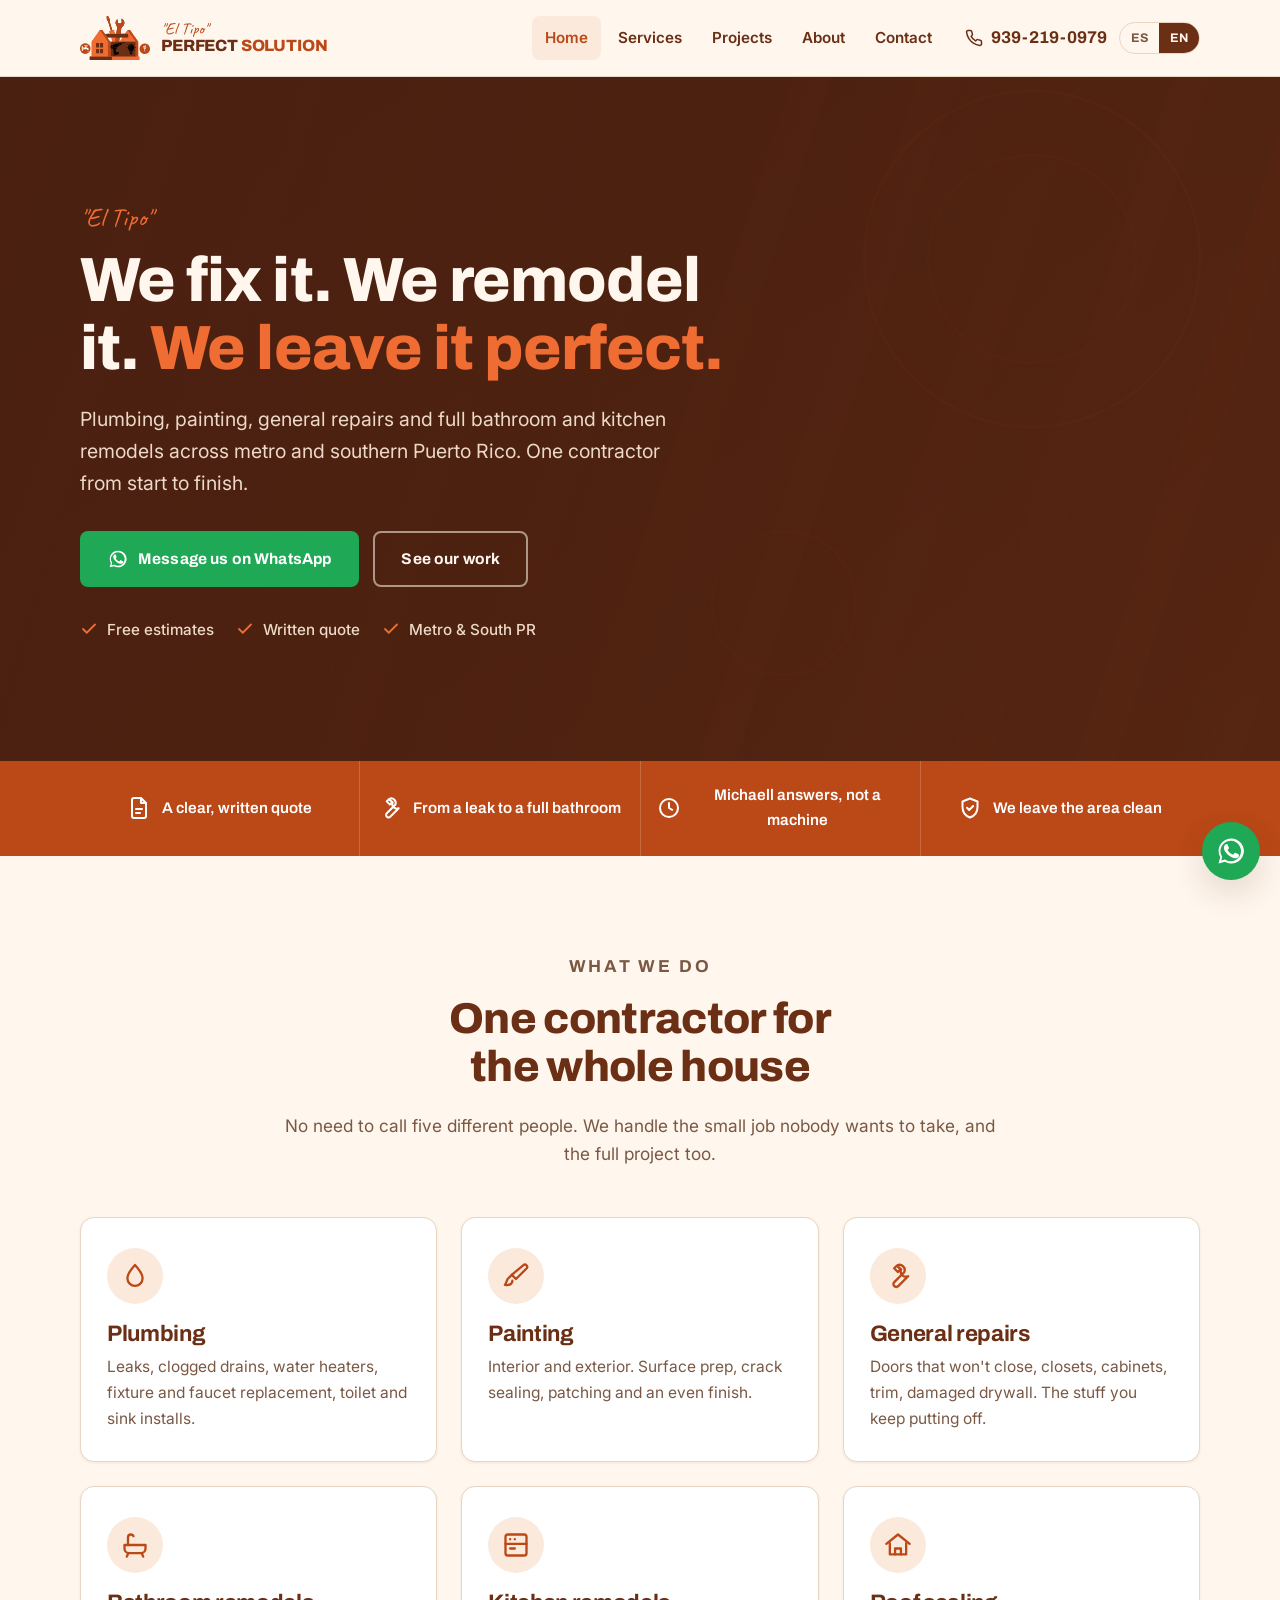
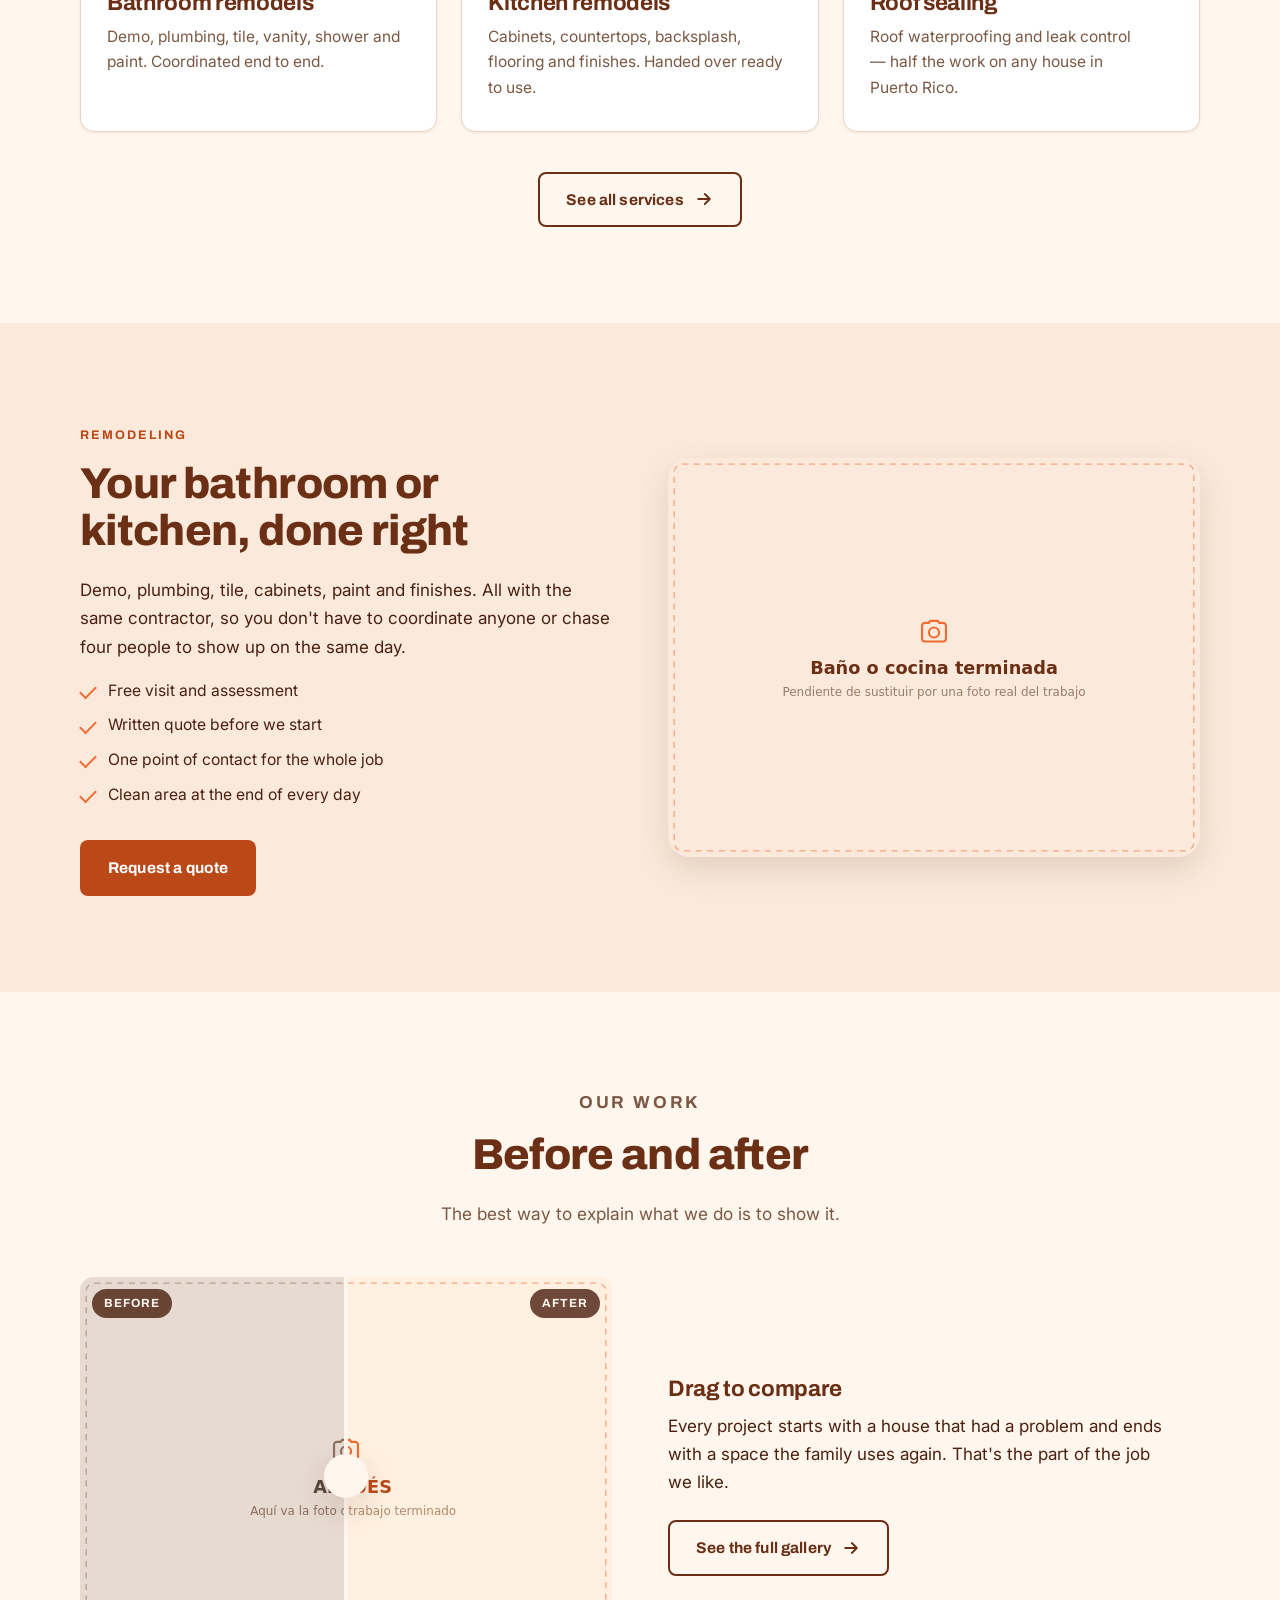
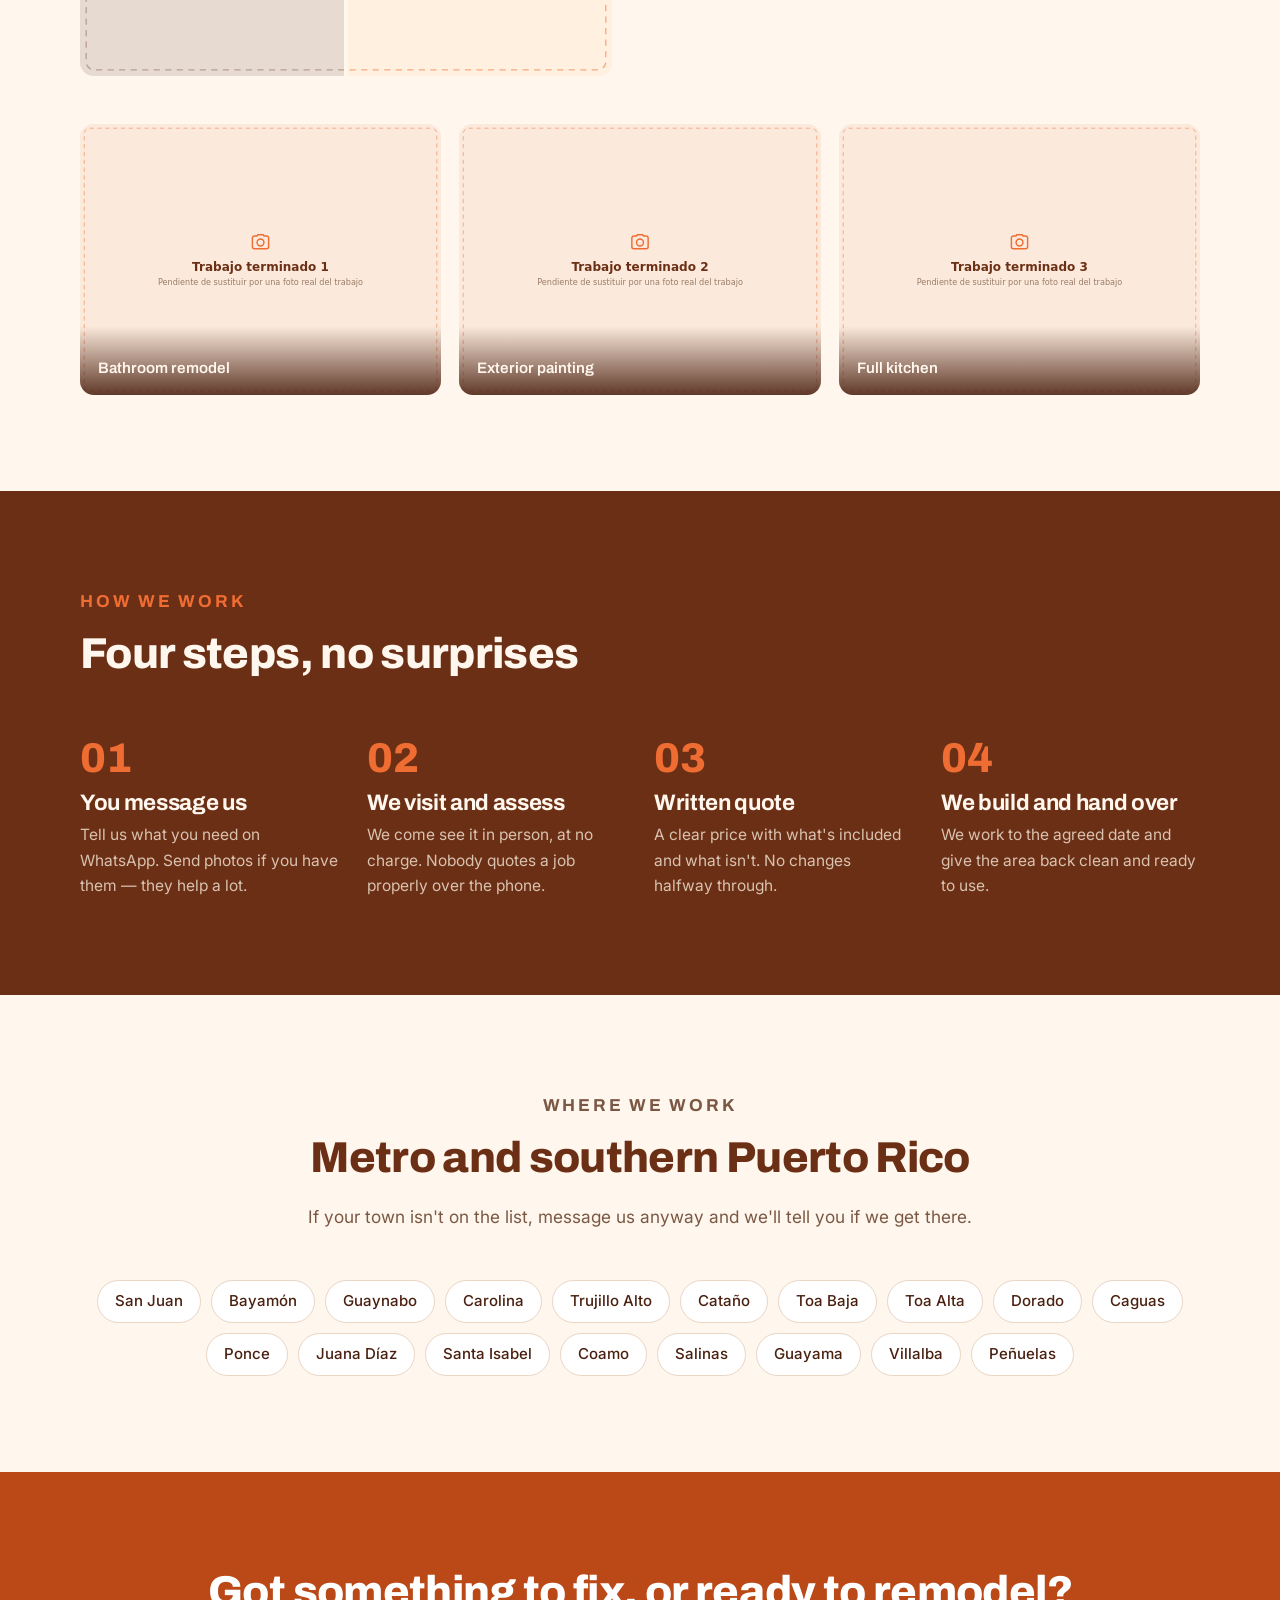
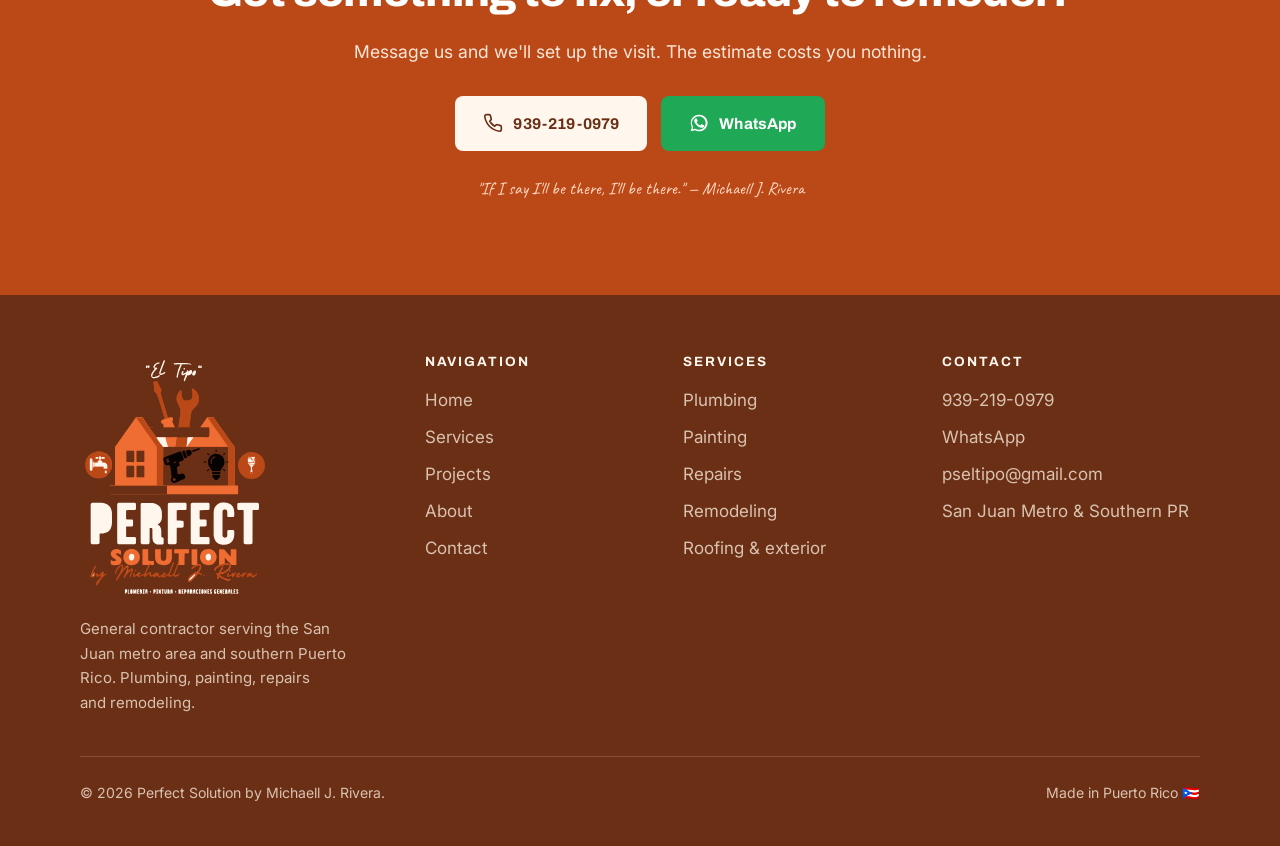
==== en/index.html @ 65f812d4 "Sitio web de Perfect Solution Sitio estatico bilingue (ES/EN) para el contratista Perfect Solution b" ====
<!doctype html>
<html lang="en">
<head>
<meta charset="utf-8">
<meta name="viewport" content="width=device-width, initial-scale=1">
<title>Perfect Solution | General Contractor, Plumbing & Remodeling in Puerto Rico</title>
<meta name="description" content="General contractor serving the San Juan metro area and southern Puerto Rico. Plumbing, painting, general repairs and full bathroom and kitchen remodeling. Free estimates. WhatsApp 939-219-0979.">
<link rel="canonical" href="https://bryancampoos.github.io/perfect-solution/en/">
<link rel="alternate" hreflang="es-pr" href="https://bryancampoos.github.io/perfect-solution/">
<link rel="alternate" hreflang="en" href="https://bryancampoos.github.io/perfect-solution/en/">
<link rel="alternate" hreflang="x-default" href="https://bryancampoos.github.io/perfect-solution/">

<meta property="og:type" content="website">
<meta property="og:locale" content="en_US">
<meta property="og:title" content="Perfect Solution | General Contractor, Plumbing & Remodeling in Puerto Rico">
<meta property="og:description" content="General contractor serving the San Juan metro area and southern Puerto Rico. Plumbing, painting, general repairs and full bathroom and kitchen remodeling. Free estimates. WhatsApp 939-219-0979.">
<meta property="og:url" content="https://bryancampoos.github.io/perfect-solution/en/">
<meta property="og:image" content="https://bryancampoos.github.io/perfect-solution/assets/logo/logo-512.png">
<meta name="theme-color" content="#6B2F15">

<link rel="icon" href="../favicon.ico" sizes="any">
<link rel="icon" href="../assets/logo/isotipo.svg" type="image/svg+xml">
<link rel="apple-touch-icon" href="../apple-touch-icon.png">
<link rel="manifest" href="../site.webmanifest">

<link rel="preconnect" href="https://fonts.googleapis.com">
<link rel="preconnect" href="https://fonts.gstatic.com" crossorigin>
<link rel="stylesheet" href="https://fonts.googleapis.com/css2?family=Archivo:wght@600;700;800&family=Caveat:wght@600&family=Inter:wght@400;500;600&display=swap">
<link rel="stylesheet" href="../assets/css/styles.css">
<script>document.documentElement.classList.add('js')</script>
<script type="application/ld+json">
{
  "@context": "https://schema.org",
  "@type": "HomeAndConstructionBusiness",
  "name": "Perfect Solution",
  "alternateName": "Perfect Solution by Michaell J. Rivera",
  "description": "Contratista general: plomeria, pintura, reparaciones generales y remodelacion de banos y cocinas en Puerto Rico.",
  "image": "https://bryancampoos.github.io/perfect-solution/assets/logo/logo-512.png",
  "logo": "https://bryancampoos.github.io/perfect-solution/assets/logo/logo.svg",
  "url": "https://bryancampoos.github.io/perfect-solution/",
  "telephone": "+1-939-219-0979",
  "email": "pseltipo@gmail.com",
  "priceRange": "$$",
  "founder": { "@type": "Person", "name": "Michaell J. Rivera" },
  "address": { "@type": "PostalAddress", "addressRegion": "PR", "addressCountry": "US" },
  "areaServed": [
    { "@type": "AdministrativeArea", "name": "Area Metropolitana de San Juan, Puerto Rico" },
    { "@type": "AdministrativeArea", "name": "Region Sur de Puerto Rico" }
  ],
  "hasOfferCatalog": {
    "@type": "OfferCatalog",
    "name": "Servicios",
    "itemListElement": [
      { "@type": "Offer", "itemOffered": { "@type": "Service", "name": "Plomeria" } },
      { "@type": "Offer", "itemOffered": { "@type": "Service", "name": "Pintura interior y exterior" } },
      { "@type": "Offer", "itemOffered": { "@type": "Service", "name": "Reparaciones generales" } },
      { "@type": "Offer", "itemOffered": { "@type": "Service", "name": "Remodelacion de banos" } },
      { "@type": "Offer", "itemOffered": { "@type": "Service", "name": "Remodelacion de cocinas" } },
      { "@type": "Offer", "itemOffered": { "@type": "Service", "name": "Impermeabilizacion y sellado de techos" } }
    ]
  }
}
</script>
</head>
<body>

<a class="saltar" href="#principal">Skip to content</a>

<svg width="0" height="0" style="position:absolute" aria-hidden="true" focusable="false"><defs>
  <symbol id="i-tel" viewBox="0 0 24 24" fill="none" stroke="currentColor" stroke-width="2" stroke-linecap="round" stroke-linejoin="round"><path d="M22 16.9v3a2 2 0 0 1-2.2 2 19.8 19.8 0 0 1-8.6-3.1 19.5 19.5 0 0 1-6-6A19.8 19.8 0 0 1 2.1 4.2 2 2 0 0 1 4.1 2h3a2 2 0 0 1 2 1.7c.1 1 .4 1.9.7 2.8a2 2 0 0 1-.5 2.1L8.1 9.9a16 16 0 0 0 6 6l1.3-1.3a2 2 0 0 1 2.1-.4c.9.3 1.8.6 2.8.7a2 2 0 0 1 1.7 2z"/></symbol>
  <symbol id="i-wa" viewBox="0 0 24 24" fill="currentColor"><path d="M17.5 14.4c-.3-.2-1.7-.9-2-1-.3-.1-.5-.2-.7.1-.2.3-.7 1-.9 1.2-.2.2-.3.2-.6.1-.3-.2-1.2-.5-2.3-1.4-.9-.8-1.4-1.7-1.6-2-.2-.3 0-.5.1-.6l.5-.5c.1-.2.2-.3.3-.5 0-.2 0-.4 0-.5 0-.2-.7-1.6-.9-2.2-.2-.6-.5-.5-.7-.5h-.6c-.2 0-.5.1-.8.4-.3.3-1 1-1 2.5s1.1 2.9 1.2 3.1c.2.2 2.1 3.2 5.1 4.4.7.3 1.3.5 1.7.6.7.2 1.4.2 1.9.1.6-.1 1.7-.7 2-1.4.2-.7.2-1.3.2-1.4-.1-.1-.3-.2-.6-.3z"/><path d="M12 2a10 10 0 0 0-8.6 15L2 22l5.2-1.4A10 10 0 1 0 12 2zm0 18.2c-1.6 0-3.1-.4-4.4-1.2l-.3-.2-3.1.8.8-3-.2-.3a8.2 8.2 0 1 1 7.2 3.9z"/></symbol>
  <symbol id="i-check" viewBox="0 0 24 24" fill="none" stroke="currentColor" stroke-width="2.4" stroke-linecap="round" stroke-linejoin="round"><path d="M20 6 9 17l-5-5"/></symbol>
  <symbol id="i-gota" viewBox="0 0 24 24" fill="none" stroke="currentColor" stroke-width="2" stroke-linecap="round" stroke-linejoin="round"><path d="M12 2.5S5.5 9.6 5.5 14a6.5 6.5 0 0 0 13 0c0-4.4-6.5-11.5-6.5-11.5z"/></symbol>
  <symbol id="i-brocha" viewBox="0 0 24 24" fill="none" stroke="currentColor" stroke-width="2" stroke-linecap="round" stroke-linejoin="round"><path d="M18.4 2.6a2 2 0 0 1 2.8 2.8L12 14.6 8.4 11z"/><path d="M8.4 11 5 14.4c-1 1-1 3.6-2.5 5.1 0 0 3.5.9 5.4-1a3.5 3.5 0 0 0 1-2.4"/></symbol>
  <symbol id="i-llave" viewBox="0 0 24 24" fill="none" stroke="currentColor" stroke-width="2" stroke-linecap="round" stroke-linejoin="round"><path d="M14.7 6.3a4.5 4.5 0 0 0 6 5.9l-8.5 8.5a2.4 2.4 0 0 1-3.4-3.4l8.5-8.5a4.5 4.5 0 0 0-5.9-6L14 6.4 11.9 8.6 8.7 5.4 10.9 3.2z"/></symbol>
  <symbol id="i-bano" viewBox="0 0 24 24" fill="none" stroke="currentColor" stroke-width="2" stroke-linecap="round" stroke-linejoin="round"><path d="M3 12h18v3a4 4 0 0 1-4 4H7a4 4 0 0 1-4-4z"/><path d="M6 12V5.5A2.5 2.5 0 0 1 8.5 3c1 0 1.8.6 2.2 1.4"/><path d="M6 19.5 5 22M18 19.5 19 22"/></symbol>
  <symbol id="i-cocina" viewBox="0 0 24 24" fill="none" stroke="currentColor" stroke-width="2" stroke-linecap="round" stroke-linejoin="round"><rect x="3" y="3" width="18" height="18" rx="2"/><path d="M3 11h18M7 7h.01M11 7h.01M7 15h4"/></symbol>
  <symbol id="i-techo" viewBox="0 0 24 24" fill="none" stroke="currentColor" stroke-width="2" stroke-linecap="round" stroke-linejoin="round"><path d="M2 11 12 3l10 8"/><path d="M5 10.5V20h14v-9.5"/><path d="M9.5 20v-5h5v5"/></symbol>
  <symbol id="i-doc" viewBox="0 0 24 24" fill="none" stroke="currentColor" stroke-width="2" stroke-linecap="round" stroke-linejoin="round"><path d="M14 2H7a2 2 0 0 0-2 2v16a2 2 0 0 0 2 2h10a2 2 0 0 0 2-2V7z"/><path d="M14 2v5h5M9 13h6M9 17h4"/></symbol>
  <symbol id="i-reloj" viewBox="0 0 24 24" fill="none" stroke="currentColor" stroke-width="2" stroke-linecap="round" stroke-linejoin="round"><circle cx="12" cy="12" r="9"/><path d="M12 7v5l3.2 1.8"/></symbol>
  <symbol id="i-mapa" viewBox="0 0 24 24" fill="none" stroke="currentColor" stroke-width="2" stroke-linecap="round" stroke-linejoin="round"><path d="M20 10.5c0 5.5-8 12-8 12s-8-6.5-8-12a8 8 0 1 1 16 0z"/><circle cx="12" cy="10.3" r="2.8"/></symbol>
  <symbol id="i-mail" viewBox="0 0 24 24" fill="none" stroke="currentColor" stroke-width="2" stroke-linecap="round" stroke-linejoin="round"><rect x="2.5" y="4.5" width="19" height="15" rx="2"/><path d="m3 6.5 9 6 9-6"/></symbol>
  <symbol id="i-flecha" viewBox="0 0 24 24" fill="none" stroke="currentColor" stroke-width="2.2" stroke-linecap="round" stroke-linejoin="round"><path d="M5 12h14M13 6l6 6-6 6"/></symbol>
  <symbol id="i-escudo" viewBox="0 0 24 24" fill="none" stroke="currentColor" stroke-width="2" stroke-linecap="round" stroke-linejoin="round"><path d="M12 2.5 4.5 5.5V11c0 5 3.2 9 7.5 10.5 4.3-1.5 7.5-5.5 7.5-10.5V5.5z"/><path d="m9 11.8 2.2 2.2 4-4"/></symbol>
  <symbol id="i-ventana" viewBox="0 0 24 24" fill="none" stroke="currentColor" stroke-width="2" stroke-linecap="round" stroke-linejoin="round"><rect x="3.5" y="3.5" width="17" height="17" rx="2"/><path d="M12 3.5v17M3.5 12h17"/></symbol>
  <symbol id="i-regla" viewBox="0 0 24 24" fill="none" stroke="currentColor" stroke-width="2" stroke-linecap="round" stroke-linejoin="round"><path d="M15.6 2.6 21.4 8.4a2 2 0 0 1 0 2.8L11.2 21.4a2 2 0 0 1-2.8 0L2.6 15.6a2 2 0 0 1 0-2.8L12.8 2.6a2 2 0 0 1 2.8 0z"/><path d="m7 11 2 2M10 8l2 2M13 5l2 2"/></symbol>
</defs></svg>
<header class="header">
  <div class="contenedor header__fila">
    <a class="marca" href="index.html" aria-label="Perfect Solution — home">
      <img src="../assets/logo/isotipo.svg" alt="" width="44" height="44">
      <span class="marca__texto">
        <span class="marca__apodo">"El Tipo"</span>
        <span class="marca__nombre">Perfect <span>Solution</span></span>
      </span>
    </a>

    <button class="hamburguesa" type="button" aria-expanded="false" aria-controls="menu" aria-label="Open menu">
      <span></span>
    </button>

    <nav class="nav" id="menu" aria-label="Main">
      <ul>
        <li><a href="index.html" aria-current="page">Home</a></li>
        <li><a href="services.html">Services</a></li>
        <li><a href="projects.html">Projects</a></li>
        <li><a href="about.html">About</a></li>
        <li><a href="contact.html">Contact</a></li>
      </ul>
    </nav>

    <div class="header__acciones">
      <a class="tel-header" href="tel:+19392190979">
        <svg aria-hidden="true"><use href="#i-tel"/></svg>
        <span>939-219-0979</span>
      </a>
      <div class="idioma">
        <a href="../index.html" hreflang="es">ES</a>
        <a href="index.html" aria-current="true" hreflang="en">EN</a>
      </div>
    </div>
  </div>
</header>

<main id="principal">

  <section class="hero">
    <div class="hero__fondo">
      <img src="../assets/img/hero.svg" alt="" width="1600" height="900" fetchpriority="high">
    </div>
    <div class="contenedor">
     <div class="hero__contenido">
      <p class="hero__apodo">"El Tipo"</p>
      <h1>We fix it. We remodel it. <em>We leave it perfect.</em></h1>
      <p class="hero__bajada">Plumbing, painting, general repairs and full bathroom and kitchen remodels across metro and southern Puerto Rico. One contractor from start to finish.</p>
      <div class="grupo-btn">
        <a class="btn btn--wa" href="https://wa.me/19392190979?text=Hi%20Michaell%2C%20I%20saw%20your%20website%20and%20I%20need%20help%20with..." target="_blank" rel="noopener">
          <svg aria-hidden="true"><use href="#i-wa"/></svg>
          Message us on WhatsApp
        </a>
        <a class="btn btn--fantasma-claro" href="projects.html">See our work</a>
      </div>
      <ul class="hero__sellos">
        <li><svg aria-hidden="true"><use href="#i-check"/></svg> Free estimates</li>
        <li><svg aria-hidden="true"><use href="#i-check"/></svg> Written quote</li>
        <li><svg aria-hidden="true"><use href="#i-check"/></svg> Metro & South PR</li>
      </ul>
     </div>
    </div>
  </section>

  <section class="confianza">
    <div class="contenedor">
      <ul>
        <li><svg aria-hidden="true"><use href="#i-doc"/></svg> A clear, written quote</li>
        <li><svg aria-hidden="true"><use href="#i-llave"/></svg> From a leak to a full bathroom</li>
        <li><svg aria-hidden="true"><use href="#i-reloj"/></svg> Michaell answers, not a machine</li>
        <li><svg aria-hidden="true"><use href="#i-escudo"/></svg> We leave the area clean</li>
      </ul>
    </div>
  </section>

  <section class="seccion">
    <div class="contenedor">
      <div class="encabezado-seccion centrado revelar">
        <p class="antetitulo">What we do</p>
        <h2>One contractor for the whole house</h2>
        <p>No need to call five different people. We handle the small job nobody wants to take, and the full project too.</p>
      </div>

      <div class="rejilla rejilla--3">
        <article class="tarjeta revelar">
          <div class="tarjeta__icono"><svg aria-hidden="true"><use href="#i-gota"/></svg></div>
          <h3>Plumbing</h3>
          <p>Leaks, clogged drains, water heaters, fixture and faucet replacement, toilet and sink installs.</p>
        </article>
        <article class="tarjeta revelar">
          <div class="tarjeta__icono"><svg aria-hidden="true"><use href="#i-brocha"/></svg></div>
          <h3>Painting</h3>
          <p>Interior and exterior. Surface prep, crack sealing, patching and an even finish.</p>
        </article>
        <article class="tarjeta revelar">
          <div class="tarjeta__icono"><svg aria-hidden="true"><use href="#i-llave"/></svg></div>
          <h3>General repairs</h3>
          <p>Doors that won't close, closets, cabinets, trim, damaged drywall. The stuff you keep putting off.</p>
        </article>
        <article class="tarjeta revelar">
          <div class="tarjeta__icono"><svg aria-hidden="true"><use href="#i-bano"/></svg></div>
          <h3>Bathroom remodels</h3>
          <p>Demo, plumbing, tile, vanity, shower and paint. Coordinated end to end.</p>
        </article>
        <article class="tarjeta revelar">
          <div class="tarjeta__icono"><svg aria-hidden="true"><use href="#i-cocina"/></svg></div>
          <h3>Kitchen remodels</h3>
          <p>Cabinets, countertops, backsplash, flooring and finishes. Handed over ready to use.</p>
        </article>
        <article class="tarjeta revelar">
          <div class="tarjeta__icono"><svg aria-hidden="true"><use href="#i-techo"/></svg></div>
          <h3>Roof sealing</h3>
          <p>Roof waterproofing and leak control — half the work on any house in Puerto Rico.</p>
        </article>
      </div>

      <div class="grupo-btn revelar" style="margin-top:40px;justify-content:center">
        <a class="btn btn--secundario" href="services.html">
          See all services
          <svg aria-hidden="true"><use href="#i-flecha"/></svg>
        </a>
      </div>
    </div>
  </section>

  <section class="seccion seccion--alt">
    <div class="contenedor dos-col">
      <div class="revelar">
        <p class="antetitulo">Remodeling</p>
        <h2>Your bathroom or kitchen, done right</h2>
        <p>Demo, plumbing, tile, cabinets, paint and finishes. All with the same contractor, so you don't have to coordinate anyone or chase four people to show up on the same day.</p>
        <ul class="lista-marcas">
          <li>Free visit and assessment</li>
          <li>Written quote before we start</li>
          <li>One point of contact for the whole job</li>
          <li>Clean area at the end of every day</li>
        </ul>
        <div class="grupo-btn" style="margin-top:32px">
          <a class="btn btn--primario" href="contact.html">Request a quote</a>
        </div>
      </div>
      <div class="dos-col__media revelar">
        <img src="../assets/img/remodelacion.svg" alt="Bathroom remodeled by Perfect Solution" width="1200" height="900" loading="lazy">
      </div>
    </div>
  </section>

  <section class="seccion">
    <div class="contenedor">
      <div class="encabezado-seccion centrado revelar">
        <p class="antetitulo">Our work</p>
        <h2>Before and after</h2>
        <p>The best way to explain what we do is to show it.</p>
      </div>

      <div class="dos-col revelar" style="margin-bottom:48px">
        <div class="comparador">
          <img src="../assets/img/despues-1.svg" alt="After" width="1200" height="900" loading="lazy">
          <div class="comparador__frente">
            <img src="../assets/img/antes-1.svg" alt="Before" width="1200" height="900" loading="lazy">
          </div>
          <div class="comparador__tirador" aria-hidden="true"></div>
          <span class="comparador__etiqueta comparador__etiqueta--a">Before</span>
          <span class="comparador__etiqueta comparador__etiqueta--b">After</span>
          <input type="range" min="0" max="100" value="50" aria-label="Before / After">
        </div>
        <div>
          <h3>Drag to compare</h3>
          <p>Every project starts with a house that had a problem and ends with a space the family uses again. That's the part of the job we like.</p>
          <div class="grupo-btn" style="margin-top:24px">
            <a class="btn btn--secundario" href="projects.html">
              See the full gallery
              <svg aria-hidden="true"><use href="#i-flecha"/></svg>
            </a>
          </div>
        </div>
      </div>

      <div class="galeria">
        <figure class="revelar"><img src="../assets/img/trabajo-1.svg" alt="Bathroom remodel" width="1200" height="900" loading="lazy"><figcaption>Bathroom remodel</figcaption></figure>
        <figure class="revelar"><img src="../assets/img/trabajo-2.svg" alt="Exterior painting" width="1200" height="900" loading="lazy"><figcaption>Exterior painting</figcaption></figure>
        <figure class="revelar"><img src="../assets/img/trabajo-3.svg" alt="Full kitchen" width="1200" height="900" loading="lazy"><figcaption>Full kitchen</figcaption></figure>
      </div>
    </div>
  </section>

  <section class="seccion seccion--marron">
    <div class="contenedor">
      <div class="encabezado-seccion revelar">
        <p class="antetitulo">How we work</p>
        <h2>Four steps, no surprises</h2>
      </div>
      <ol class="pasos">
        <li class="revelar">
          <h3>You message us</h3>
          <p>Tell us what you need on WhatsApp. Send photos if you have them — they help a lot.</p>
        </li>
        <li class="revelar">
          <h3>We visit and assess</h3>
          <p>We come see it in person, at no charge. Nobody quotes a job properly over the phone.</p>
        </li>
        <li class="revelar">
          <h3>Written quote</h3>
          <p>A clear price with what's included and what isn't. No changes halfway through.</p>
        </li>
        <li class="revelar">
          <h3>We build and hand over</h3>
          <p>We work to the agreed date and give the area back clean and ready to use.</p>
        </li>
      </ol>
    </div>
  </section>

  <section class="seccion">
    <div class="contenedor">
      <div class="encabezado-seccion centrado revelar">
        <p class="antetitulo">Where we work</p>
        <h2>Metro and southern Puerto Rico</h2>
        <p>If your town isn't on the list, message us anyway and we'll tell you if we get there.</p>
      </div>
      <ul class="pueblos revelar" style="justify-content:center"><li>San Juan</li><li>Bayamón</li><li>Guaynabo</li><li>Carolina</li><li>Trujillo Alto</li><li>Cataño</li><li>Toa Baja</li><li>Toa Alta</li><li>Dorado</li><li>Caguas</li><li>Ponce</li><li>Juana Díaz</li><li>Santa Isabel</li><li>Coamo</li><li>Salinas</li><li>Guayama</li><li>Villalba</li><li>Peñuelas</li></ul>
    </div>
  </section>

  <section class="seccion cta-cierre">
    <div class="contenedor">
      <h2>Got something to fix, or ready to remodel?</h2>
      <p>Message us and we'll set up the visit. The estimate costs you nothing.</p>
      <div class="grupo-btn">
        <a class="btn btn--claro" href="tel:+19392190979">
          <svg aria-hidden="true"><use href="#i-tel"/></svg>
          939-219-0979
        </a>
        <a class="btn btn--wa" href="https://wa.me/19392190979?text=Hi%20Michaell%2C%20I%20saw%20your%20website%20and%20I%20need%20help%20with..." target="_blank" rel="noopener">
          <svg aria-hidden="true"><use href="#i-wa"/></svg>
          WhatsApp
        </a>
      </div>
      <p class="firma">"If I say I'll be there, I'll be there." — Michaell J. Rivera</p>
    </div>
  </section>
</main>

<footer class="footer">
  <div class="contenedor">
    <div class="footer__rejilla">
      <div>
        <img class="footer__logo" src="../assets/logo/logo-light.svg" alt="Perfect Solution by Michaell J. Rivera" width="190" height="244">
        <p style="font-size:.94rem">General contractor serving the San Juan metro area and southern Puerto Rico. Plumbing, painting, repairs and remodeling.</p>
      </div>

      <div>
        <h3>Navigation</h3>
        <ul>
          <li><a href="index.html">Home</a></li>
          <li><a href="services.html">Services</a></li>
          <li><a href="projects.html">Projects</a></li>
          <li><a href="about.html">About</a></li>
          <li><a href="contact.html">Contact</a></li>
        </ul>
      </div>

      <div>
        <h3>Services</h3>
        <ul>
          <li><a href="services.html#plomeria">Plumbing</a></li>
          <li><a href="services.html#pintura">Painting</a></li>
          <li><a href="services.html#reparaciones">Repairs</a></li>
          <li><a href="services.html#remodelacion">Remodeling</a></li>
          <li><a href="services.html#exterior">Roofing & exterior</a></li>
        </ul>
      </div>

      <div>
        <h3>Contact</h3>
        <ul>
          <li><a href="tel:+19392190979">939-219-0979</a></li>
          <li><a href="https://wa.me/19392190979" target="_blank" rel="noopener">WhatsApp</a></li>
          <li><a href="mailto:pseltipo@gmail.com">pseltipo@gmail.com</a></li>
          <li>San Juan Metro & Southern PR</li>
        </ul>
      </div>
    </div>

    <div class="footer__pie">
      <p>© <span data-anio>2026</span> Perfect Solution by Michaell J. Rivera.</p>
      <p>Made in Puerto Rico 🇵🇷</p>
    </div>
  </div>
</footer>

<a class="wa-flotante" href="https://wa.me/19392190979?text=Hi%20Michaell%2C%20I%20saw%20your%20website%20and%20I%20need%20help%20with..." target="_blank" rel="noopener" aria-label="Message us on WhatsApp">
  <svg aria-hidden="true"><use href="#i-wa"/></svg>
</a>

<div class="barra-movil">
  <a href="tel:+19392190979"><svg aria-hidden="true"><use href="#i-tel"/></svg> Call</a>
  <a href="https://wa.me/19392190979?text=Hi%20Michaell%2C%20I%20saw%20your%20website%20and%20I%20need%20help%20with..." target="_blank" rel="noopener"><svg aria-hidden="true"><use href="#i-wa"/></svg> WhatsApp</a>
</div>

<script src="../assets/js/main.js" defer></script>
</body>
</html>
---- assets/css/styles.css ----
/* ==========================================================================
   Perfect Solution — sistema de diseño
   Paleta extraída del logo. El crema es el fondo del sitio, no el blanco.
   ========================================================================== */

/* --- tokens --------------------------------------------------------------- */
:root {
  --naranja:        #EF6C33;
  --terracota:      #BB4817;
  --marron:         #6B2F15;
  --marron-oscuro:  #4A2010;
  --crema:          #FFF6ED;
  --crema-2:        #FBEADC;
  --negro:          #1A1310;
  --blanco:         #FFFFFF;

  --texto:          #4A2010;
  --texto-suave:    #7A5844;
  --borde:          #E8D5C4;

  --sombra-sm: 0 1px 3px rgba(74, 32, 16, .08);
  --sombra:    0 2px 12px rgba(74, 32, 16, .09);
  --sombra-lg: 0 12px 32px rgba(74, 32, 16, .14);

  --radio-sm: 8px;
  --radio:    14px;
  --radio-lg: 22px;

  --ancho: 1200px;
  --canal: 24px;
  --seccion: 96px;

  --fuente-titulo: 'Archivo', system-ui, sans-serif;
  --fuente-texto:  'Inter', system-ui, sans-serif;
  --fuente-mano:   'Caveat', cursive;

  --header-h: 76px;
}

@media (max-width: 900px) {
  :root { --seccion: 64px; --header-h: 64px; }
}

/* --- reset ---------------------------------------------------------------- */
*, *::before, *::after { box-sizing: border-box; }

html { -webkit-text-size-adjust: 100%; scroll-behavior: smooth; }

@media (prefers-reduced-motion: reduce) {
  html { scroll-behavior: auto; }
  *, *::before, *::after {
    animation-duration: .01ms !important;
    transition-duration: .01ms !important;
  }
}

body {
  margin: 0;
  background: var(--crema);
  color: var(--texto);
  font-family: var(--fuente-texto);
  font-size: 17px;
  line-height: 1.65;
  -webkit-font-smoothing: antialiased;
  overflow-x: hidden;
}

img, svg, video { max-width: 100%; height: auto; display: block; }
/* <picture> no debe generar caja propia: así el <img> sigue siendo el hijo
   directo a efectos de layout y los estilos del comparador siguen valiendo. */
picture { display: contents; }
a { color: var(--terracota); text-decoration-thickness: 1px; text-underline-offset: 3px; }
button { font: inherit; }

h1, h2, h3, h4 {
  font-family: var(--fuente-titulo);
  color: var(--marron);
  line-height: 1.1;
  letter-spacing: -.015em;
  margin: 0 0 .5em;
  text-wrap: balance;
}
h1 { font-size: clamp(2.1rem, 5.2vw, 3.9rem); font-weight: 800; }
h2 { font-size: clamp(1.75rem, 3.6vw, 2.7rem); font-weight: 800; }
h3 { font-size: clamp(1.15rem, 1.9vw, 1.4rem); font-weight: 700; }
p  { margin: 0 0 1em; text-wrap: pretty; }
p:last-child { margin-bottom: 0; }

:focus-visible {
  outline: 3px solid var(--terracota);
  outline-offset: 3px;
  border-radius: 4px;
}

/* --- layout --------------------------------------------------------------- */
.contenedor {
  width: 100%;
  max-width: var(--ancho);
  margin-inline: auto;
  padding-inline: var(--canal);
}
@media (min-width: 900px) { :root { --canal: 40px; } }

.seccion { padding-block: var(--seccion); }
.seccion--alt { background: var(--crema-2); }
.seccion--marron { background: var(--marron); color: #F3E2D4; }
.seccion--marron h2, .seccion--marron h3 { color: var(--crema); }

.encabezado-seccion { max-width: 720px; margin-bottom: 48px; }
.encabezado-seccion.centrado { margin-inline: auto; text-align: center; }
.encabezado-seccion p { color: var(--texto-suave); font-size: 1.08rem; }

.antetitulo {
  display: inline-block;
  font-family: var(--fuente-titulo);
  font-size: .78rem;
  font-weight: 700;
  letter-spacing: .16em;
  text-transform: uppercase;
  color: var(--terracota);
  margin-bottom: 14px;
}
.seccion--marron .antetitulo { color: var(--naranja); }

.firma {
  font-family: var(--fuente-mano);
  font-size: 1.9rem;
  color: var(--terracota);
  line-height: 1.25;
}

.saltar {
  position: absolute; left: -9999px;
  background: var(--marron); color: var(--crema);
  padding: 12px 20px; border-radius: var(--radio-sm); z-index: 999;
}
.saltar:focus { left: 12px; top: 12px; }

/* --- botones -------------------------------------------------------------- */
.btn {
  display: inline-flex;
  align-items: center;
  justify-content: center;
  gap: 10px;
  min-height: 50px;
  padding: 13px 26px;
  border: 2px solid transparent;
  border-radius: var(--radio-sm);
  font-family: var(--fuente-titulo);
  font-size: .97rem;
  font-weight: 700;
  letter-spacing: .01em;
  text-decoration: none;
  cursor: pointer;
  transition: background-color .15s ease, border-color .15s ease,
              color .15s ease, transform .15s ease;
}
.btn:active { transform: translateY(1px); }
.btn svg { width: 20px; height: 20px; flex: none; }

/* terracota, no naranja: con texto blanco da 5.2:1 y cumple AA */
.btn--primario { background: var(--terracota); color: var(--blanco); }
.btn--primario:hover { background: var(--marron); }

.btn--wa { background: #1FA855; color: var(--blanco); }
.btn--wa:hover { background: #17853F; }

.btn--secundario { border-color: var(--marron); color: var(--marron); background: transparent; }
.btn--secundario:hover { background: var(--marron); color: var(--crema); }

.btn--claro { background: var(--crema); color: var(--marron); }
.btn--claro:hover { background: var(--blanco); }

.btn--fantasma-claro { border-color: rgba(255, 246, 237, .55); color: var(--crema); }
.btn--fantasma-claro:hover { background: rgba(255, 246, 237, .12); border-color: var(--crema); }

.grupo-btn { display: flex; flex-wrap: wrap; gap: 14px; }

/* --- header --------------------------------------------------------------- */
.header {
  position: sticky;
  top: 0;
  z-index: 100;
  background: rgba(255, 246, 237, .94);
  backdrop-filter: blur(10px);
  border-bottom: 1px solid var(--borde);
}
.header__fila {
  display: flex;
  align-items: center;
  gap: 20px;
  height: var(--header-h);
}

.marca { display: flex; align-items: center; gap: 11px; text-decoration: none; min-width: 0; }
.marca img { height: 44px; width: auto; flex: none; }
.marca__texto { display: flex; flex-direction: column; line-height: 1; min-width: 0; }
.marca__nombre {
  font-family: var(--fuente-titulo);
  font-weight: 800;
  font-size: 1.02rem;
  letter-spacing: -.01em;
  color: var(--marron);
  text-transform: uppercase;
}
.marca__nombre span { color: var(--terracota); }
.marca__apodo { font-family: var(--fuente-mano); font-size: 1.05rem; color: var(--terracota); }
.marca__nombre, .marca__apodo { white-space: nowrap; }

.nav { margin-left: auto; }
.nav ul { display: flex; align-items: center; gap: 4px; list-style: none; margin: 0; padding: 0; }
.nav a {
  display: block;
  padding: 9px 13px;
  border-radius: var(--radio-sm);
  font-weight: 600;
  font-size: .95rem;
  color: var(--marron);
  text-decoration: none;
  transition: background-color .15s ease;
}
.nav a:hover { background: var(--crema-2); }
.nav a[aria-current="page"] { color: var(--terracota); background: var(--crema-2); }

.header__acciones { display: flex; align-items: center; gap: 12px; flex: none; }

.tel-header {
  display: inline-flex;
  align-items: center;
  gap: 8px;
  font-family: var(--fuente-titulo);
  font-weight: 700;
  color: var(--marron);
  text-decoration: none;
  white-space: nowrap;
}
.tel-header:hover { color: var(--terracota); }
.tel-header svg { width: 18px; height: 18px; }

.idioma { display: flex; align-items: center; border: 1px solid var(--borde); border-radius: 999px; overflow: hidden; }
.idioma a {
  padding: 5px 11px;
  font-size: .78rem;
  font-weight: 700;
  font-family: var(--fuente-titulo);
  color: var(--texto-suave);
  text-decoration: none;
  transition: background-color .15s ease;
}
.idioma a:hover { background: var(--crema-2); }
.idioma a[aria-current="true"] { background: var(--marron); color: var(--crema); }

.hamburguesa {
  display: none;
  width: 46px; height: 46px;
  align-items: center; justify-content: center;
  background: transparent;
  border: 2px solid var(--borde);
  border-radius: var(--radio-sm);
  cursor: pointer;
}
.hamburguesa span {
  position: relative;
  display: block; width: 20px; height: 2px;
  background: var(--marron); border-radius: 2px;
  transition: background-color .15s ease;
}
.hamburguesa span::before, .hamburguesa span::after {
  content: ''; position: absolute; left: 0;
  width: 20px; height: 2px; background: var(--marron); border-radius: 2px;
  transition: transform .2s ease, top .2s ease;
}
.hamburguesa span::before { top: -6px; }
.hamburguesa span::after  { top: 6px; }
.hamburguesa[aria-expanded="true"] span { background: transparent; }
.hamburguesa[aria-expanded="true"] span::before { top: 0; transform: rotate(45deg); }
.hamburguesa[aria-expanded="true"] span::after  { top: 0; transform: rotate(-45deg); }

@media (max-width: 1040px) {
  .hamburguesa { display: flex; order: 3; }
  .header__acciones { order: 2; margin-left: auto; }
  .tel-header span { display: none; }
  .nav {
    position: fixed;
    inset: var(--header-h) 0 auto 0;
    margin: 0;
    background: var(--crema);
    border-bottom: 1px solid var(--borde);
    box-shadow: var(--sombra-lg);
    max-height: 0;
    overflow: hidden;
    transition: max-height .28s ease;
  }
  .nav[data-abierto="true"] { max-height: calc(100vh - var(--header-h)); overflow-y: auto; }
  .nav ul { flex-direction: column; align-items: stretch; gap: 0; padding: 10px var(--canal) 22px; }
  .nav a { padding: 14px 12px; font-size: 1.05rem; border-radius: var(--radio-sm); }
  .nav li + li { border-top: 1px solid var(--borde); }
}

/* En móvil el teléfono ya vive en la barra fija inferior: sobra en el header.
   El nombre pasa a dos líneas para no chocar con el selector de idioma. */
@media (max-width: 720px) {
  .header__fila { gap: 12px; }
  .tel-header { display: none; }
  .marca { overflow: hidden; }
  .marca img { height: 38px; }
  .marca__apodo { display: none; }
  .marca__nombre { font-size: .82rem; white-space: normal; line-height: 1.16; }
  .idioma a { padding: 5px 9px; font-size: .74rem; }
}
@media (max-width: 330px) { .marca__texto { display: none; } }

/* --- hero ----------------------------------------------------------------- */
.hero {
  position: relative;
  display: flex;
  align-items: center;
  min-height: clamp(500px, 76vh, 720px);
  padding-block: 72px;
  background: var(--marron-oscuro);
  overflow: hidden;
}
.hero__fondo { position: absolute; inset: 0; }
.hero__fondo img { width: 100%; height: 100%; object-fit: cover; opacity: .34; }
.hero__fondo::after {
  content: '';
  position: absolute; inset: 0;
  background: linear-gradient(105deg, rgba(74,32,16,.93) 0%, rgba(74,32,16,.78) 45%, rgba(74,32,16,.42) 100%);
}
.hero__contenido { position: relative; max-width: 760px; }
.hero h1 { color: var(--crema); margin-bottom: 20px; }
.hero h1 em { font-style: normal; color: var(--naranja); }
.hero__bajada {
  font-size: clamp(1.05rem, 1.7vw, 1.22rem);
  color: #EDD9C8;
  max-width: 620px;
  margin-bottom: 32px;
}
.hero .grupo-btn { margin-bottom: 30px; }
.hero__apodo {
  font-family: var(--fuente-mano);
  font-size: 1.65rem;
  color: var(--naranja);
  margin-bottom: 6px;
}

.hero__sellos { display: flex; flex-wrap: wrap; gap: 10px 22px; }
.hero__sellos li {
  display: flex; align-items: center; gap: 9px;
  font-size: .95rem; font-weight: 500; color: #EDD9C8;
}
.hero__sellos ul, .hero__sellos { list-style: none; margin: 0; padding: 0; }
.hero__sellos svg { width: 18px; height: 18px; color: var(--naranja); flex: none; }

/* --- barra de confianza --------------------------------------------------- */
.confianza { background: var(--terracota); color: var(--blanco); }
.confianza ul {
  display: grid;
  grid-template-columns: repeat(4, 1fr);
  gap: 1px;
  list-style: none; margin: 0; padding: 0;
}
.confianza li {
  display: flex; align-items: center; justify-content: center; gap: 11px;
  padding: 22px 16px;
  text-align: center;
  font-family: var(--fuente-titulo);
  font-weight: 600;
  font-size: .96rem;
  box-shadow: 1px 0 0 rgba(255, 255, 255, .18);
}
.confianza li:last-child { box-shadow: none; }
.confianza svg { width: 24px; height: 24px; flex: none; }
@media (max-width: 860px) {
  .confianza ul { grid-template-columns: repeat(2, 1fr); }
  .confianza li { font-size: .88rem; padding: 18px 12px; }
}

/* --- tarjetas de servicio ------------------------------------------------- */
.rejilla { display: grid; gap: 24px; }
.rejilla--3 { grid-template-columns: repeat(3, 1fr); }
.rejilla--2 { grid-template-columns: repeat(2, 1fr); }
.rejilla--4 { grid-template-columns: repeat(4, 1fr); }
@media (max-width: 980px) { .rejilla--3, .rejilla--4 { grid-template-columns: repeat(2, 1fr); } }
@media (max-width: 620px) { .rejilla--2, .rejilla--3, .rejilla--4 { grid-template-columns: 1fr; } }

.tarjeta {
  background: var(--blanco);
  border: 1px solid var(--borde);
  border-radius: var(--radio);
  padding: 30px 26px;
  box-shadow: var(--sombra-sm);
  transition: transform .2s ease, box-shadow .2s ease, border-color .2s ease;
}
.tarjeta:hover { transform: translateY(-4px); box-shadow: var(--sombra-lg); border-color: var(--naranja); }
.tarjeta h3 { margin-bottom: 8px; }
.tarjeta p { color: var(--texto-suave); font-size: .97rem; }

.tarjeta__icono {
  display: grid; place-items: center;
  width: 56px; height: 56px;
  margin-bottom: 18px;
  border-radius: 50%;
  background: var(--crema-2);
  color: var(--terracota);
}
.tarjeta__icono svg { width: 28px; height: 28px; }

.lista-marcas { list-style: none; margin: 16px 0 0; padding: 0; }
.lista-marcas li {
  position: relative;
  padding-left: 28px;
  margin-bottom: 9px;
  font-size: .98rem;
}
.lista-marcas li::before {
  content: '';
  position: absolute; left: 0; top: .52em;
  width: 16px; height: 9px;
  border-left: 2.5px solid var(--naranja);
  border-bottom: 2.5px solid var(--naranja);
  transform: rotate(-45deg);
}
.seccion--marron .lista-marcas li::before { border-color: var(--naranja); }

/* --- bloque a dos columnas ------------------------------------------------ */
.dos-col {
  display: grid;
  grid-template-columns: 1fr 1fr;
  gap: 56px;
  align-items: center;
}
.dos-col--inverso .dos-col__media { order: -1; }
.dos-col--arriba { align-items: start; }
@media (max-width: 900px) {
  .dos-col { grid-template-columns: 1fr; gap: 36px; }
  .dos-col--inverso .dos-col__media { order: 0; }
}
.dos-col__media img {
  width: 100%;
  border-radius: var(--radio-lg);
  box-shadow: var(--sombra-lg);
}

/* --- galería -------------------------------------------------------------- */
.galeria { display: grid; grid-template-columns: repeat(3, 1fr); gap: 18px; }
@media (max-width: 900px) { .galeria { grid-template-columns: repeat(2, 1fr); } }
@media (max-width: 560px) { .galeria { grid-template-columns: 1fr; } }

.galeria figure {
  position: relative;
  margin: 0;
  border-radius: var(--radio);
  overflow: hidden;
  background: var(--crema-2);
}
.galeria img { width: 100%; aspect-ratio: 4 / 3; object-fit: cover; transition: transform .35s ease; }
.galeria figure:hover img { transform: scale(1.04); }
.galeria figcaption {
  position: absolute; inset: auto 0 0 0;
  padding: 30px 18px 14px;
  background: linear-gradient(transparent, rgba(74, 32, 16, .88));
  color: var(--crema);
  font-family: var(--fuente-titulo);
  font-weight: 600;
  font-size: .95rem;
}

/* --- slider antes / después ----------------------------------------------- */
.comparador {
  position: relative;
  border-radius: var(--radio);
  overflow: hidden;
  background: var(--crema-2);
  touch-action: pan-y;
  user-select: none;
}
.comparador img { width: 100%; aspect-ratio: 4 / 3; object-fit: cover; display: block; }
.comparador__frente { position: absolute; inset: 0; width: 50%; overflow: hidden; }
.comparador__frente img { width: auto; height: 100%; max-width: none; }
.comparador__tirador {
  position: absolute; top: 0; bottom: 0; left: 50%;
  width: 4px; margin-left: -2px;
  background: var(--crema);
  cursor: ew-resize;
}
.comparador__tirador::after {
  content: '';
  position: absolute; top: 50%; left: 50%;
  width: 44px; height: 44px; margin: -22px 0 0 -22px;
  border-radius: 50%;
  background: var(--crema);
  box-shadow: var(--sombra-lg);
}
.comparador input[type="range"] {
  position: absolute; inset: 0;
  width: 100%; height: 100%;
  margin: 0; opacity: 0; cursor: ew-resize;
}
.comparador__etiqueta {
  position: absolute; top: 12px;
  padding: 5px 12px;
  border-radius: 999px;
  background: rgba(74, 32, 16, .8);
  color: var(--crema);
  font-family: var(--fuente-titulo);
  font-size: .74rem;
  font-weight: 700;
  letter-spacing: .08em;
  text-transform: uppercase;
  pointer-events: none;
}
.comparador__etiqueta--a { left: 12px; }
.comparador__etiqueta--b { right: 12px; }

/* --- proceso -------------------------------------------------------------- */
.pasos { counter-reset: paso; display: grid; grid-template-columns: repeat(4, 1fr); gap: 28px; list-style: none; margin: 0; padding: 0; }
@media (max-width: 980px) { .pasos { grid-template-columns: repeat(2, 1fr); } }
@media (max-width: 560px) { .pasos { grid-template-columns: 1fr; } }
.pasos li { counter-increment: paso; position: relative; padding-top: 12px; }
.pasos li::before {
  content: counter(paso, decimal-leading-zero);
  display: block;
  font-family: var(--fuente-titulo);
  font-size: 2.6rem;
  font-weight: 800;
  line-height: 1;
  color: var(--naranja);
  margin-bottom: 12px;
}
.pasos h3 { margin-bottom: 6px; }
.pasos p { color: var(--texto-suave); font-size: .97rem; }
.seccion--marron .pasos p { color: #D9C2B0; }

/* --- testimonios ---------------------------------------------------------- */
.testimonio {
  background: var(--blanco);
  border: 1px solid var(--borde);
  border-left: 4px solid var(--naranja);
  border-radius: var(--radio);
  padding: 28px 26px;
  box-shadow: var(--sombra-sm);
}
.testimonio blockquote { margin: 0 0 16px; font-size: 1.04rem; }
.testimonio figcaption { font-weight: 600; color: var(--marron); font-size: .95rem; }
.testimonio figcaption span { display: block; font-weight: 400; color: var(--texto-suave); font-size: .88rem; }

/* --- área de servicio ----------------------------------------------------- */
.pueblos { display: flex; flex-wrap: wrap; gap: 10px; list-style: none; margin: 0; padding: 0; }
.pueblos li {
  padding: 8px 17px;
  border: 1px solid var(--borde);
  border-radius: 999px;
  background: var(--blanco);
  font-size: .94rem;
  font-weight: 500;
}
.seccion--marron .pueblos li { background: rgba(255, 246, 237, .09); border-color: rgba(255, 246, 237, .25); color: #F3E2D4; }

/* --- CTA de cierre -------------------------------------------------------- */
.cta-cierre { background: var(--terracota); color: var(--blanco); text-align: center; }
.cta-cierre h2 { color: var(--blanco); }
.cta-cierre p { max-width: 620px; margin-inline: auto; font-size: 1.1rem; color: #FFE7D8; }
.cta-cierre .grupo-btn { justify-content: center; margin-top: 30px; }
.cta-cierre .firma { color: #FFD9C2; margin-top: 26px; }

/* --- formulario ----------------------------------------------------------- */
.formulario { display: grid; gap: 20px; }
.campo { display: grid; gap: 7px; }
.campo label { font-weight: 600; font-size: .95rem; color: var(--marron); }
.campo label span { color: var(--terracota); }
.campo input, .campo select, .campo textarea {
  width: 100%;
  padding: 13px 15px;
  border: 2px solid var(--borde);
  border-radius: var(--radio-sm);
  background: var(--blanco);
  color: var(--texto);
  font-family: inherit;
  font-size: 1rem;
  transition: border-color .15s ease;
}
.campo input:focus, .campo select:focus, .campo textarea:focus {
  border-color: var(--naranja);
  outline: none;
}
.campo textarea { min-height: 140px; resize: vertical; }
.campo__ayuda { font-size: .87rem; color: var(--texto-suave); }
.campo--miel { position: absolute; left: -9999px; }
@media (min-width: 700px) { .formulario__fila { display: grid; grid-template-columns: 1fr 1fr; gap: 20px; } }

.aviso {
  padding: 14px 18px;
  border-radius: var(--radio-sm);
  background: var(--crema-2);
  border-left: 4px solid var(--naranja);
  font-size: .95rem;
}

/* --- ficha de contacto ---------------------------------------------------- */
.datos { list-style: none; margin: 0; padding: 0; display: grid; gap: 22px; }
.datos li { display: flex; gap: 15px; align-items: flex-start; }
.datos svg { width: 24px; height: 24px; color: var(--terracota); flex: none; margin-top: 3px; }
.datos strong { display: block; font-family: var(--fuente-titulo); color: var(--marron); margin-bottom: 2px; }
.datos a { color: var(--terracota); font-weight: 600; text-decoration: none; }
.datos a:hover { text-decoration: underline; }
.seccion--marron .datos svg, .seccion--marron .datos a { color: var(--naranja); }
.seccion--marron .datos strong { color: var(--crema); }

/* --- footer --------------------------------------------------------------- */
.footer { background: var(--marron); color: #D9C2B0; padding-block: 60px 28px; }
.footer__rejilla {
  display: grid;
  grid-template-columns: 1.4fr 1fr 1fr 1.2fr;
  gap: 44px;
  padding-bottom: 40px;
}
@media (max-width: 900px) { .footer__rejilla { grid-template-columns: 1fr 1fr; gap: 34px; } }
@media (max-width: 560px) { .footer__rejilla { grid-template-columns: 1fr; } }
.footer img.footer__logo { width: 190px; margin-bottom: 18px; }
.footer h3 {
  color: var(--crema);
  font-size: .84rem;
  letter-spacing: .14em;
  text-transform: uppercase;
  margin-bottom: 16px;
}
.footer ul { list-style: none; margin: 0; padding: 0; }
.footer li { margin-bottom: 9px; }
.footer a { color: #D9C2B0; text-decoration: none; }
.footer a:hover { color: var(--naranja); }
.footer__pie {
  border-top: 1px solid rgba(255, 246, 237, .16);
  padding-top: 24px;
  display: flex;
  flex-wrap: wrap;
  gap: 12px 26px;
  justify-content: space-between;
  font-size: .88rem;
}

/* --- flotantes ------------------------------------------------------------ */
.wa-flotante {
  position: fixed;
  right: 20px;
  bottom: 20px;
  z-index: 90;
  display: grid;
  place-items: center;
  width: 58px; height: 58px;
  border-radius: 50%;
  background: #1FA855;
  color: #fff;
  box-shadow: var(--sombra-lg);
  transition: transform .18s ease;
}
.wa-flotante:hover { transform: scale(1.07); }
.wa-flotante svg { width: 30px; height: 30px; }

.barra-movil { display: none; }
@media (max-width: 720px) {
  .wa-flotante { display: none; }
  .barra-movil {
    position: fixed;
    inset: auto 0 0 0;
    z-index: 95;
    display: grid;
    grid-template-columns: 1fr 1fr;
    background: var(--marron);
    box-shadow: 0 -2px 14px rgba(74, 32, 16, .3);
  }
  .barra-movil a {
    display: flex; align-items: center; justify-content: center; gap: 9px;
    padding: 15px 10px;
    font-family: var(--fuente-titulo);
    font-weight: 700;
    font-size: .95rem;
    color: var(--crema);
    text-decoration: none;
  }
  .barra-movil a + a { background: #1FA855; }
  .barra-movil svg { width: 20px; height: 20px; }
  body { padding-bottom: 56px; }
}

/* --- cabecera de página interior ------------------------------------------ */
.cabecera-pagina {
  background: var(--marron);
  color: #E7D3C3;
  padding-block: 64px 56px;
}
.cabecera-pagina h1 { color: var(--crema); margin-bottom: 14px; }
.cabecera-pagina p { max-width: 640px; font-size: 1.08rem; }
.miga { font-size: .87rem; margin-bottom: 18px; color: #C0A28E; }
.miga a { color: #C0A28E; text-decoration: none; }
.miga a:hover { color: var(--naranja); }

/* --- placeholder de foto -------------------------------------------------- */
.pendiente {
  display: grid;
  place-items: center;
  gap: 6px;
  aspect-ratio: 4 / 3;
  border: 2px dashed var(--borde);
  border-radius: var(--radio);
  background: var(--crema-2);
  color: var(--texto-suave);
  text-align: center;
  padding: 20px;
}
.pendiente svg { width: 40px; height: 40px; color: var(--naranja); }
.pendiente b { font-family: var(--fuente-titulo); color: var(--marron); font-size: .95rem; }
.pendiente small { font-size: .82rem; max-width: 240px; }

/* --- animación de entrada --------------------------------------------------
   Se oculta solo si hay JS (la clase .js la pone un script inline en el head).
   Sin JS el contenido se ve igual: nunca queda una sección en blanco. */
.js .revelar { opacity: 0; transform: translateY(18px); transition: opacity .55s ease, transform .55s ease; }
.js .revelar.visible { opacity: 1; transform: none; }
@media (prefers-reduced-motion: reduce) {
  .js .revelar { opacity: 1; transform: none; }
}
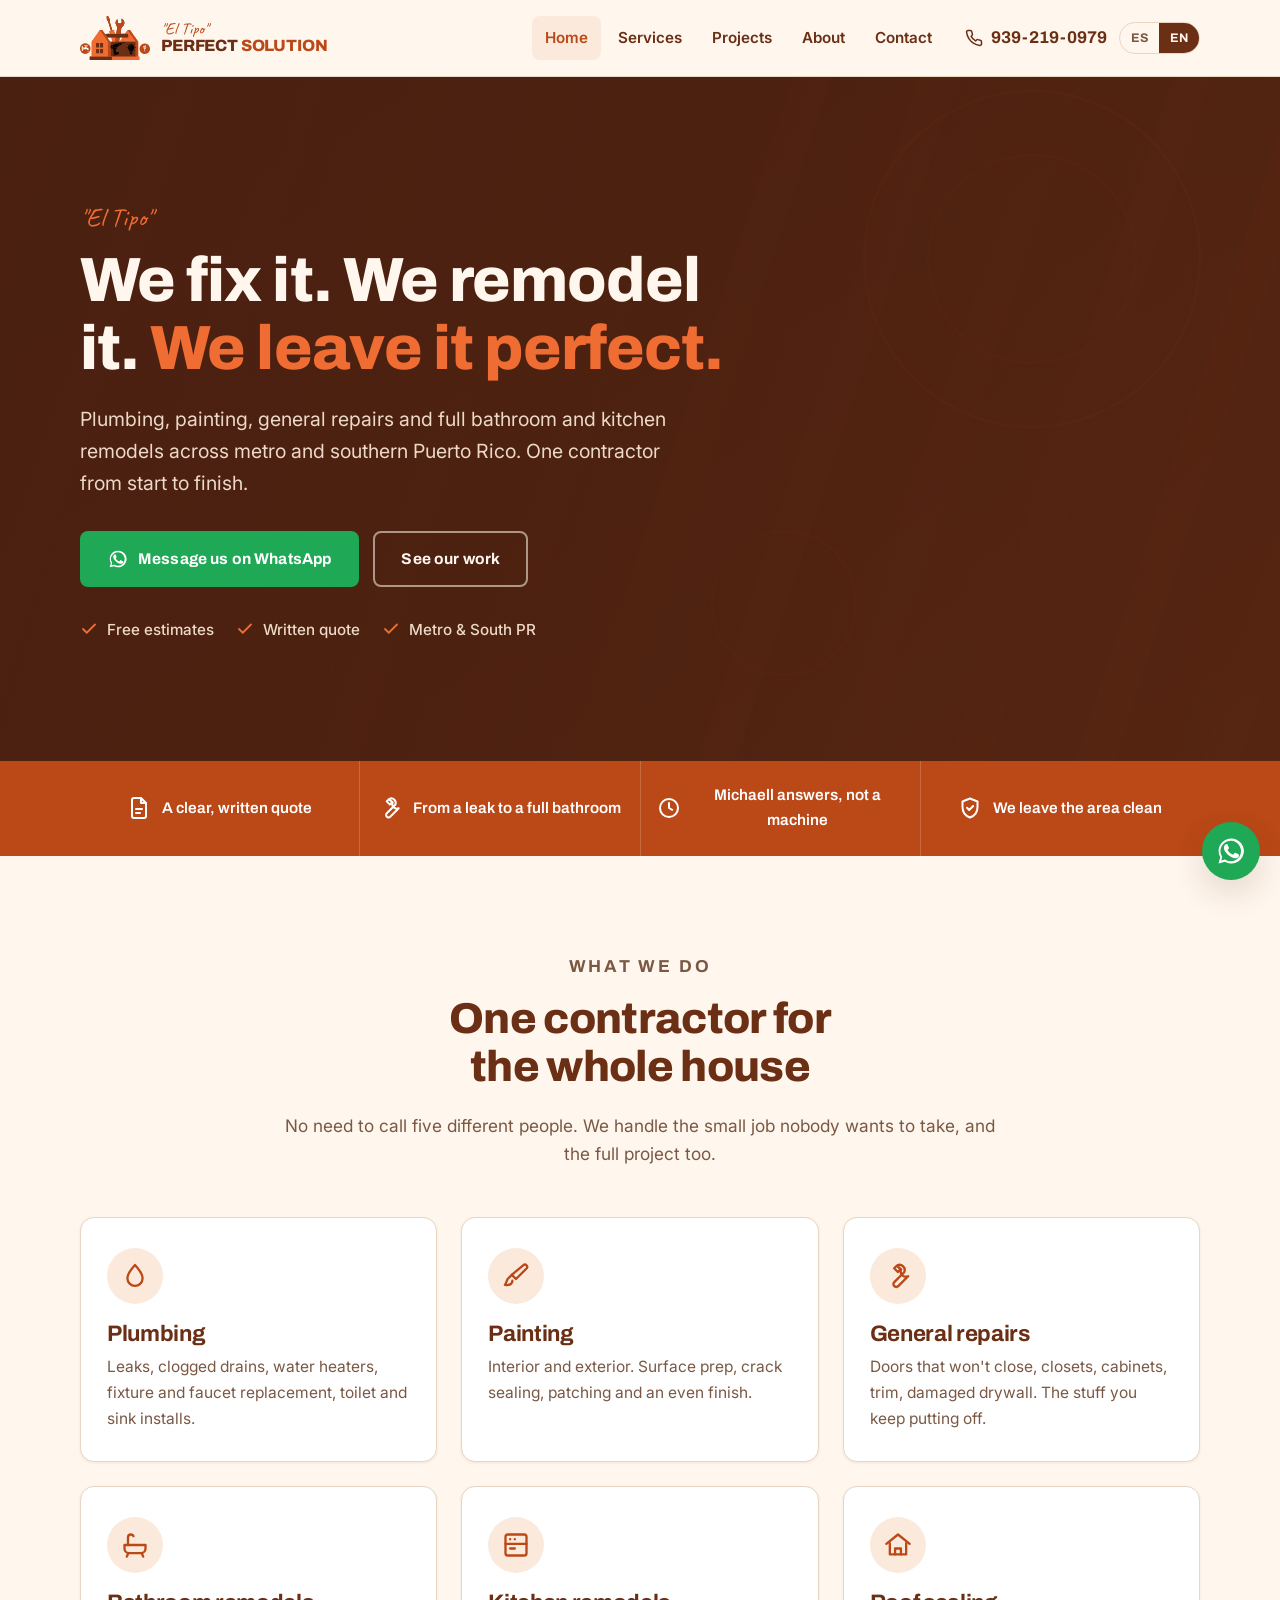
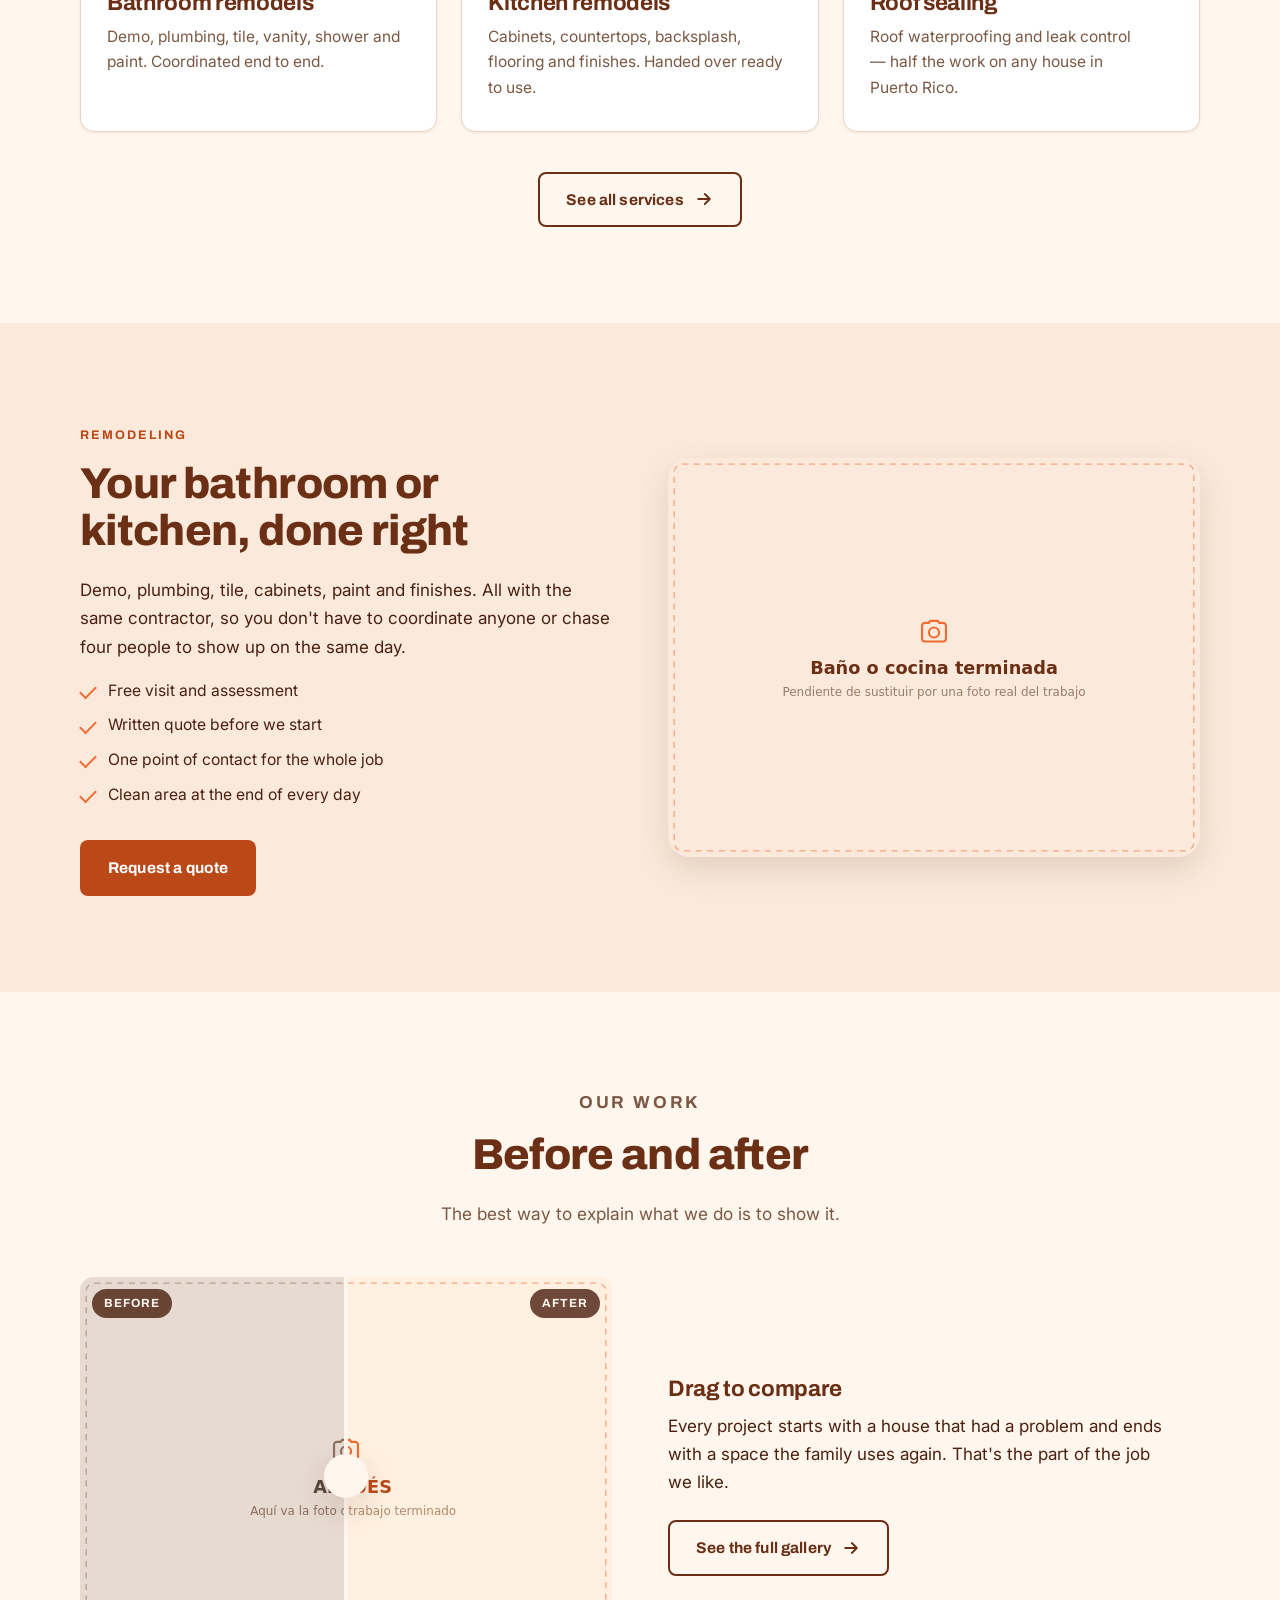
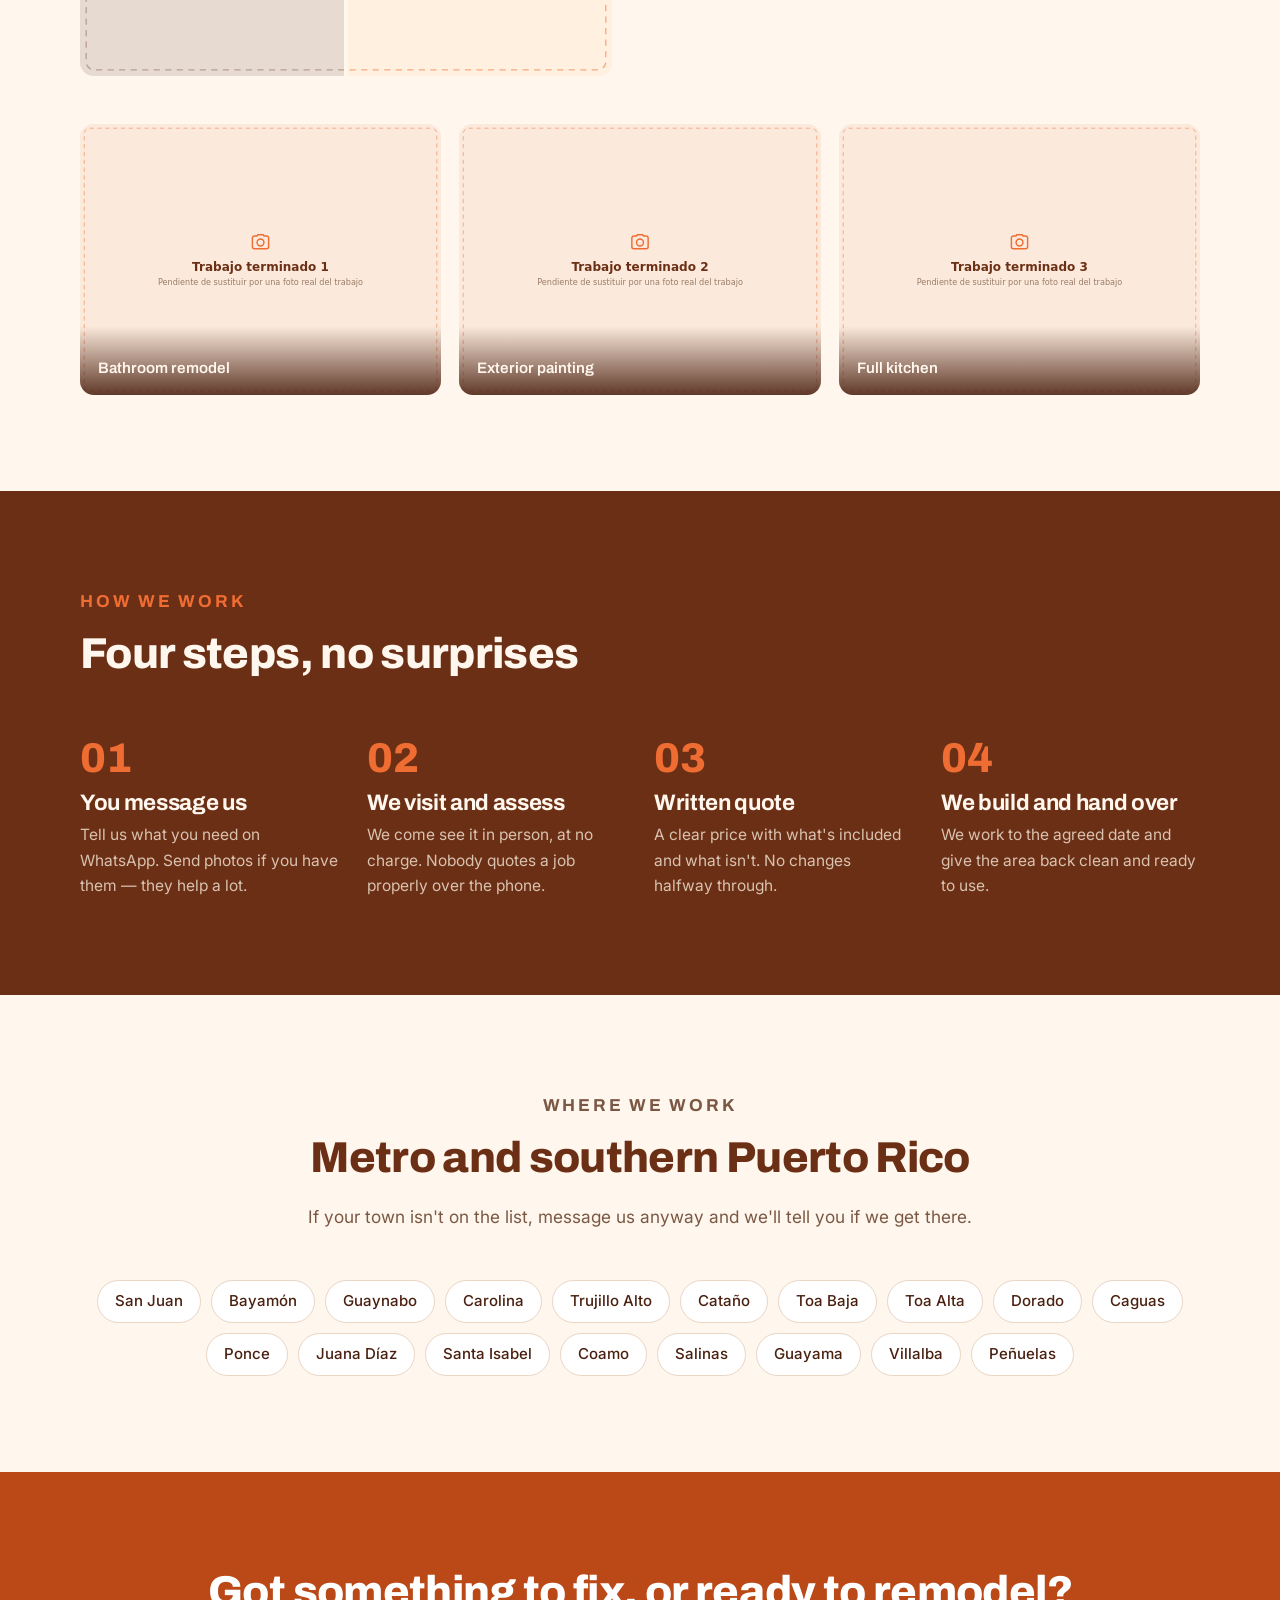
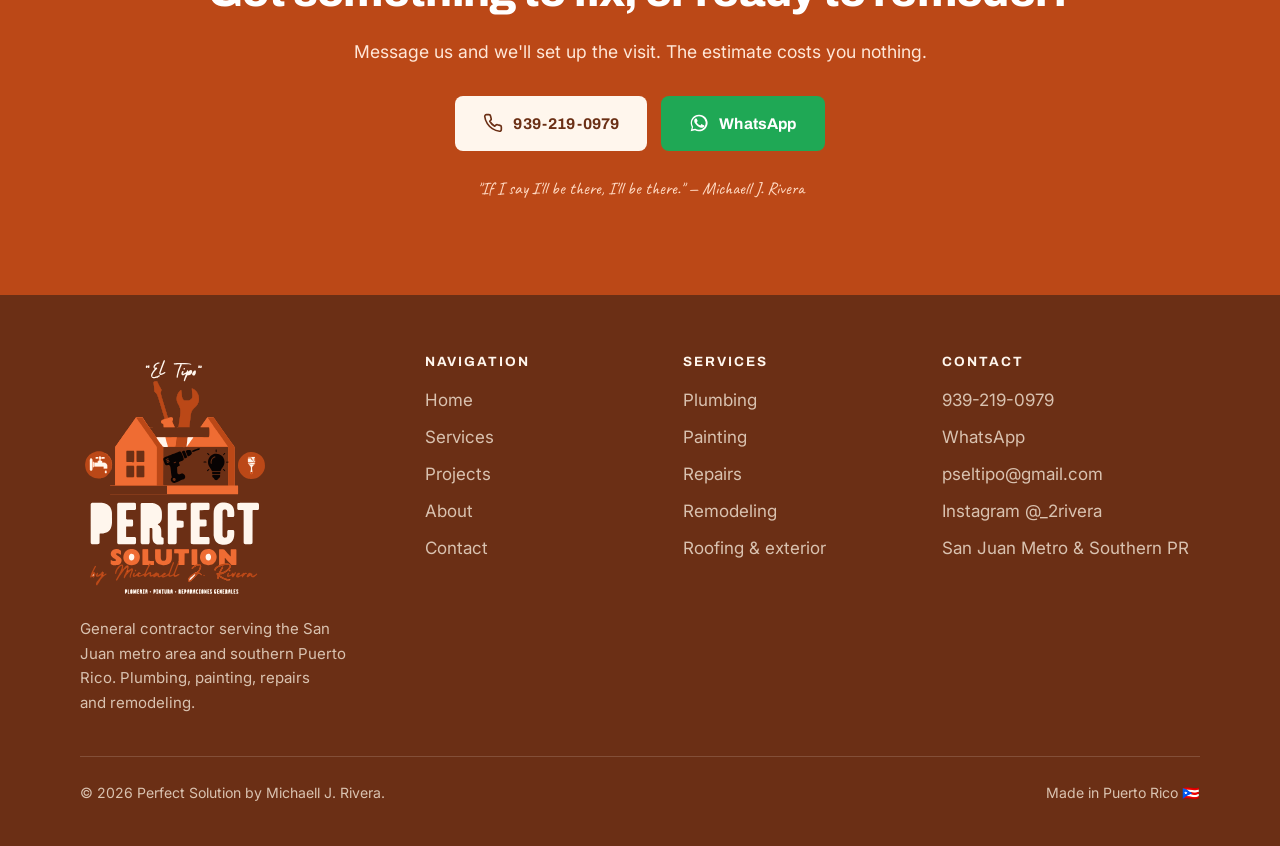
==== commit 7a1215b4: "Anade el Instagram del negocio Enlace a @_2rivera en el pie de las diez paginas y en la ficha de la " ====
--- a/en/index.html
+++ b/en/index.html
@@ -5,17 +5,17 @@
 <meta name="viewport" content="width=device-width, initial-scale=1">
 <title>Perfect Solution | General Contractor, Plumbing & Remodeling in Puerto Rico</title>
 <meta name="description" content="General contractor serving the San Juan metro area and southern Puerto Rico. Plumbing, painting, general repairs and full bathroom and kitchen remodeling. Free estimates. WhatsApp 939-219-0979.">
-<link rel="canonical" href="https://bryancampoos.github.io/perfect-solution/en/">
-<link rel="alternate" hreflang="es-pr" href="https://bryancampoos.github.io/perfect-solution/">
-<link rel="alternate" hreflang="en" href="https://bryancampoos.github.io/perfect-solution/en/">
-<link rel="alternate" hreflang="x-default" href="https://bryancampoos.github.io/perfect-solution/">
+<link rel="canonical" href="https://bryancampoos.github.io/powersolution/en/">
+<link rel="alternate" hreflang="es-pr" href="https://bryancampoos.github.io/powersolution/">
+<link rel="alternate" hreflang="en" href="https://bryancampoos.github.io/powersolution/en/">
+<link rel="alternate" hreflang="x-default" href="https://bryancampoos.github.io/powersolution/">
 
 <meta property="og:type" content="website">
 <meta property="og:locale" content="en_US">
 <meta property="og:title" content="Perfect Solution | General Contractor, Plumbing & Remodeling in Puerto Rico">
 <meta property="og:description" content="General contractor serving the San Juan metro area and southern Puerto Rico. Plumbing, painting, general repairs and full bathroom and kitchen remodeling. Free estimates. WhatsApp 939-219-0979.">
-<meta property="og:url" content="https://bryancampoos.github.io/perfect-solution/en/">
-<meta property="og:image" content="https://bryancampoos.github.io/perfect-solution/assets/logo/logo-512.png">
+<meta property="og:url" content="https://bryancampoos.github.io/powersolution/en/">
+<meta property="og:image" content="https://bryancampoos.github.io/powersolution/assets/logo/logo-512.png">
 <meta name="theme-color" content="#6B2F15">
 
 <link rel="icon" href="../favicon.ico" sizes="any">
@@ -35,12 +35,13 @@
   "name": "Perfect Solution",
   "alternateName": "Perfect Solution by Michaell J. Rivera",
   "description": "Contratista general: plomeria, pintura, reparaciones generales y remodelacion de banos y cocinas en Puerto Rico.",
-  "image": "https://bryancampoos.github.io/perfect-solution/assets/logo/logo-512.png",
-  "logo": "https://bryancampoos.github.io/perfect-solution/assets/logo/logo.svg",
-  "url": "https://bryancampoos.github.io/perfect-solution/",
+  "image": "https://bryancampoos.github.io/powersolution/assets/logo/logo-512.png",
+  "logo": "https://bryancampoos.github.io/powersolution/assets/logo/logo.svg",
+  "url": "https://bryancampoos.github.io/powersolution/",
   "telephone": "+1-939-219-0979",
   "email": "pseltipo@gmail.com",
   "priceRange": "$$",
+  "sameAs": [ "https://www.instagram.com/_2rivera/" ],
   "founder": { "@type": "Person", "name": "Michaell J. Rivera" },
   "address": { "@type": "PostalAddress", "addressRegion": "PR", "addressCountry": "US" },
   "areaServed": [
@@ -84,6 +85,7 @@
   <symbol id="i-escudo" viewBox="0 0 24 24" fill="none" stroke="currentColor" stroke-width="2" stroke-linecap="round" stroke-linejoin="round"><path d="M12 2.5 4.5 5.5V11c0 5 3.2 9 7.5 10.5 4.3-1.5 7.5-5.5 7.5-10.5V5.5z"/><path d="m9 11.8 2.2 2.2 4-4"/></symbol>
   <symbol id="i-ventana" viewBox="0 0 24 24" fill="none" stroke="currentColor" stroke-width="2" stroke-linecap="round" stroke-linejoin="round"><rect x="3.5" y="3.5" width="17" height="17" rx="2"/><path d="M12 3.5v17M3.5 12h17"/></symbol>
   <symbol id="i-regla" viewBox="0 0 24 24" fill="none" stroke="currentColor" stroke-width="2" stroke-linecap="round" stroke-linejoin="round"><path d="M15.6 2.6 21.4 8.4a2 2 0 0 1 0 2.8L11.2 21.4a2 2 0 0 1-2.8 0L2.6 15.6a2 2 0 0 1 0-2.8L12.8 2.6a2 2 0 0 1 2.8 0z"/><path d="m7 11 2 2M10 8l2 2M13 5l2 2"/></symbol>
+  <symbol id="i-ig" viewBox="0 0 24 24" fill="none" stroke="currentColor" stroke-width="2" stroke-linecap="round" stroke-linejoin="round"><rect x="2.6" y="2.6" width="18.8" height="18.8" rx="5.4"/><circle cx="12" cy="12" r="4.2"/><circle cx="17.5" cy="6.5" r="1.15" fill="currentColor" stroke="none"/></symbol>
 </defs></svg>
 <header class="header">
   <div class="contenedor header__fila">
@@ -364,6 +366,7 @@
           <li><a href="tel:+19392190979">939-219-0979</a></li>
           <li><a href="https://wa.me/19392190979" target="_blank" rel="noopener">WhatsApp</a></li>
           <li><a href="mailto:pseltipo@gmail.com">pseltipo@gmail.com</a></li>
+          <li><a href="https://www.instagram.com/_2rivera/" target="_blank" rel="noopener">Instagram @_2rivera</a></li>
           <li>San Juan Metro & Southern PR</li>
         </ul>
       </div>
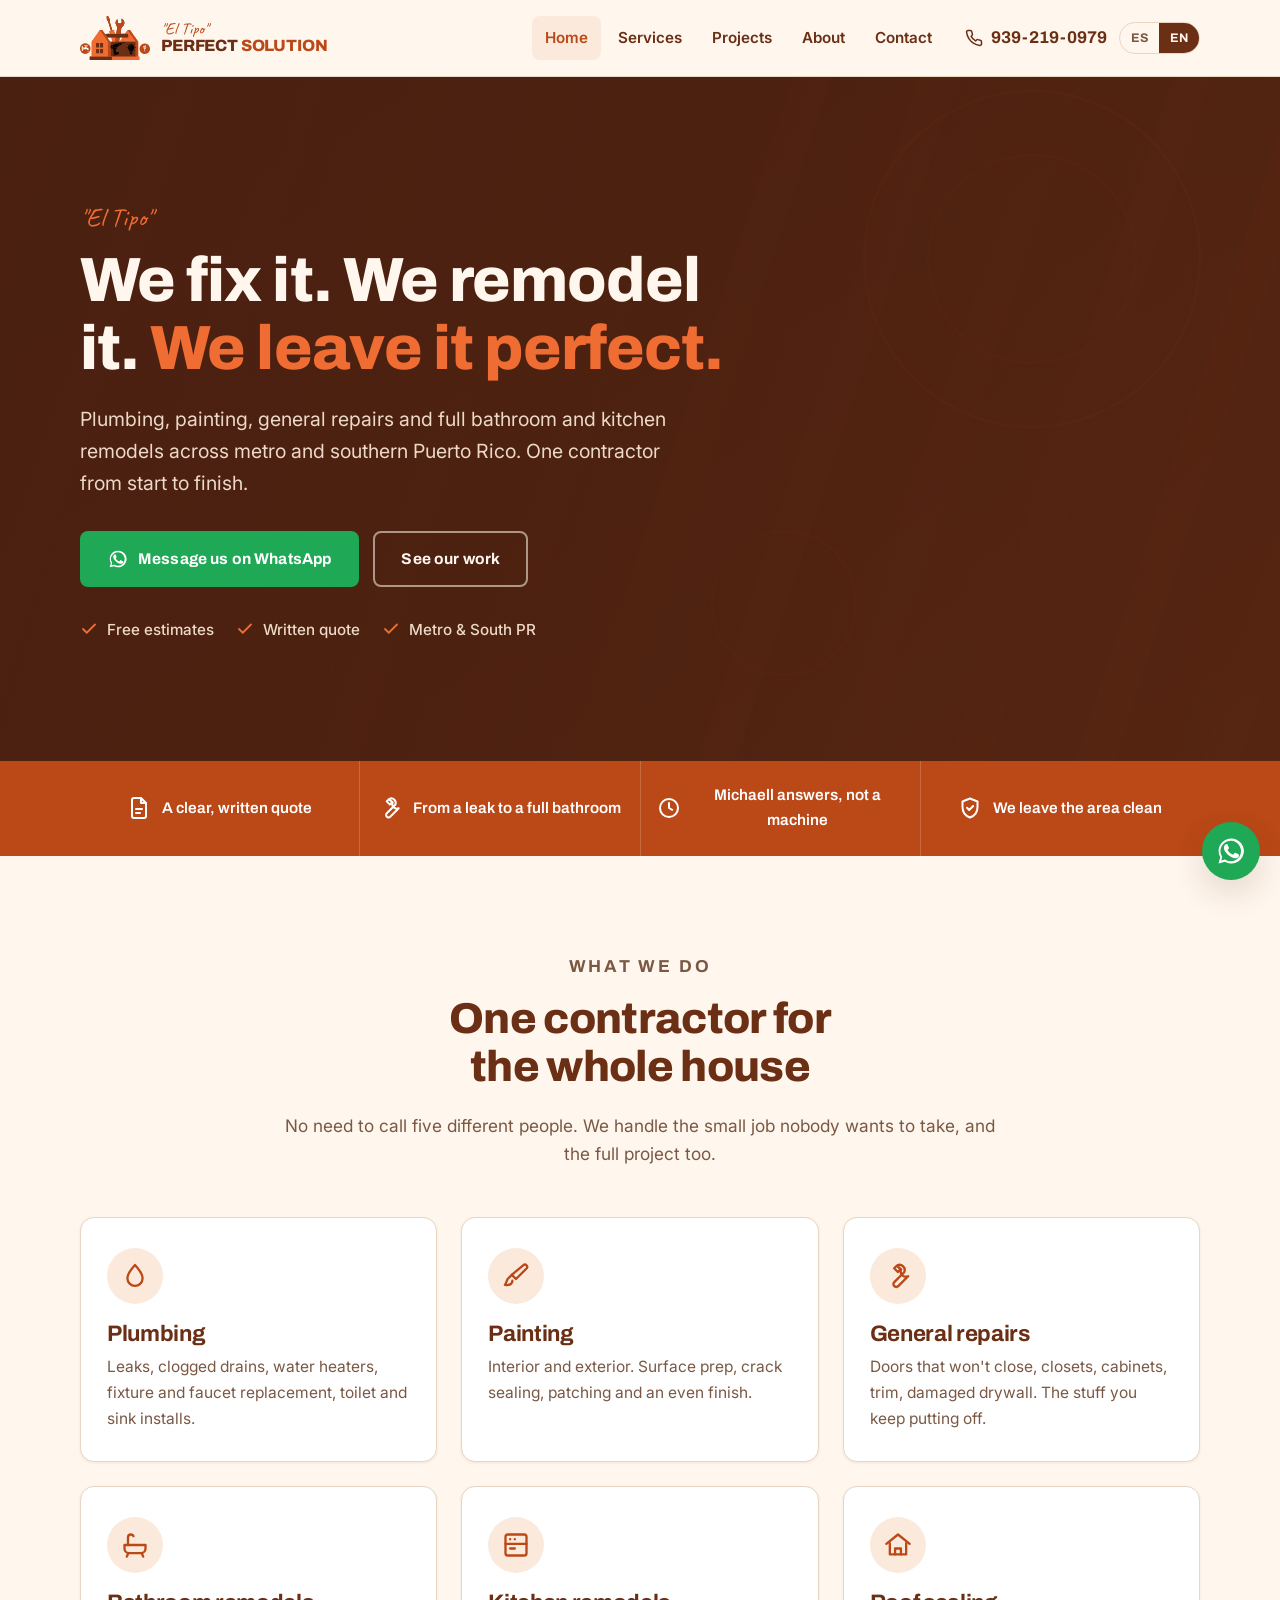
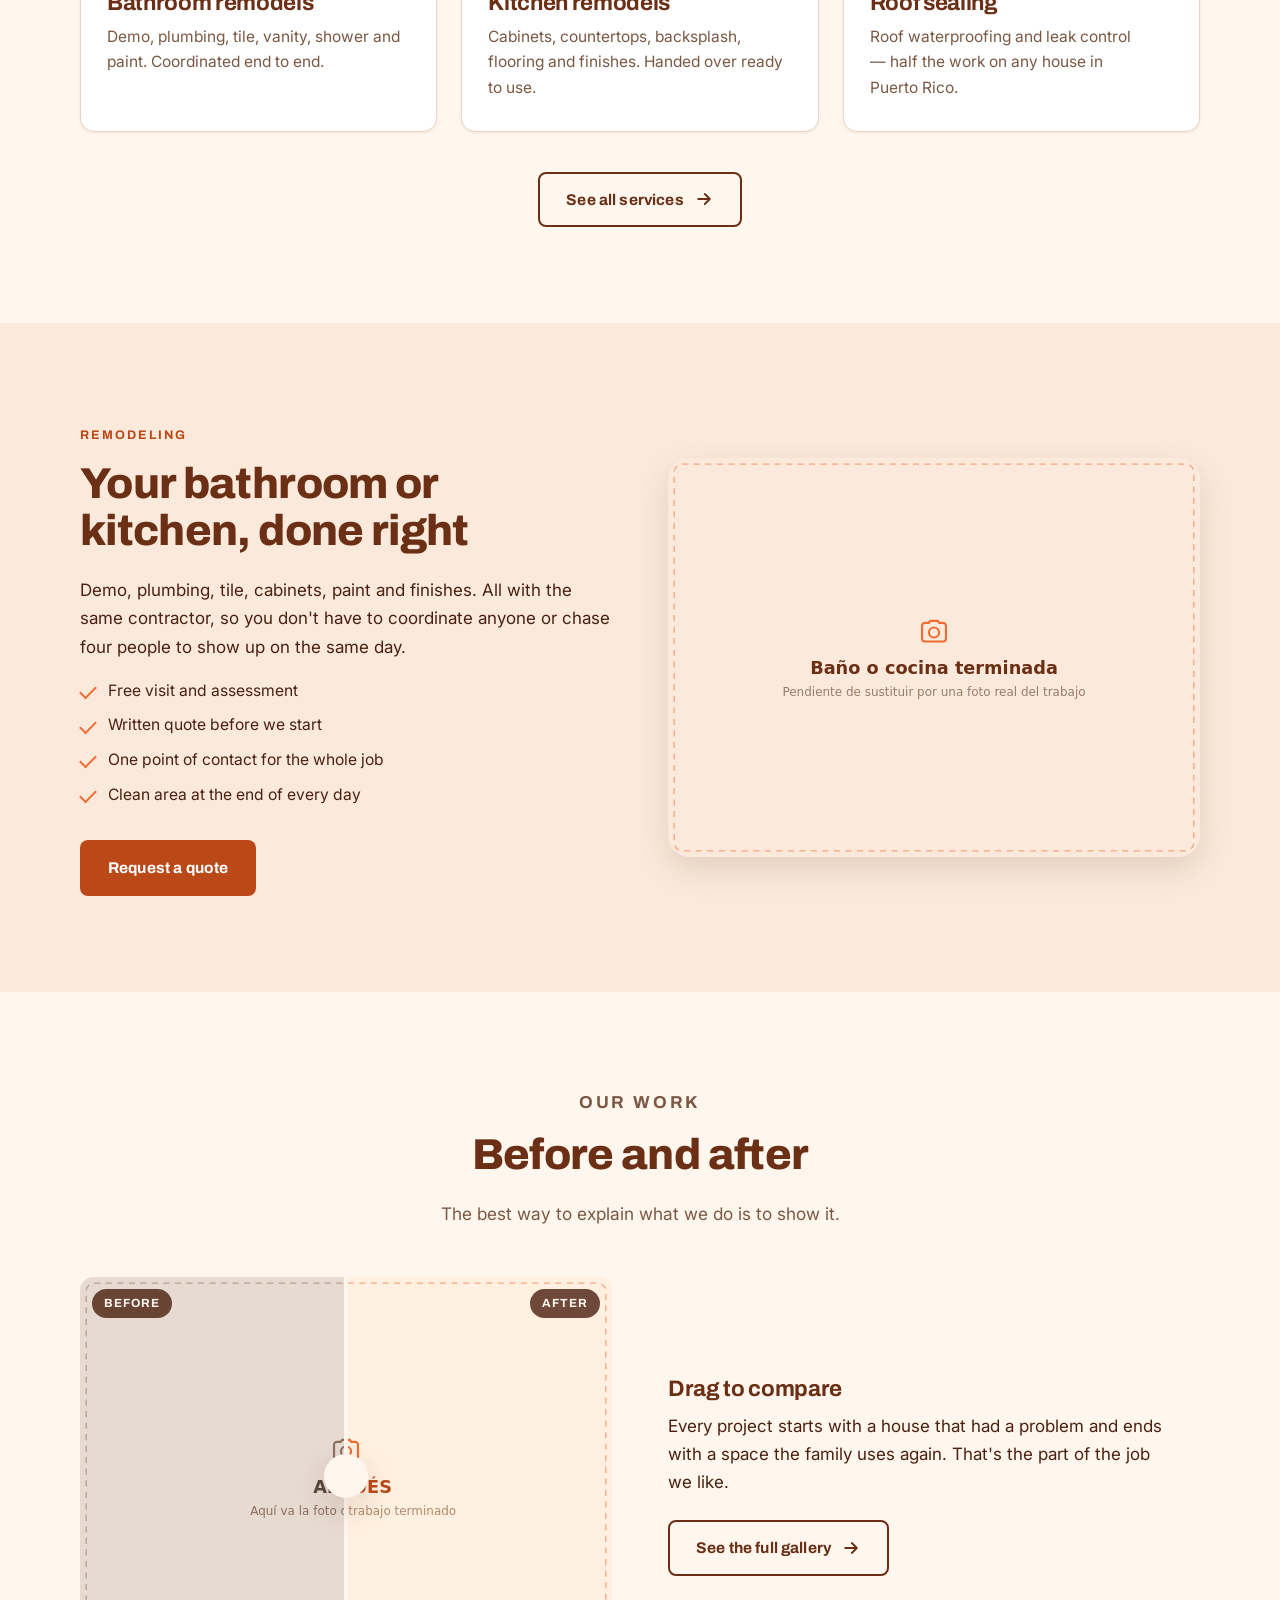
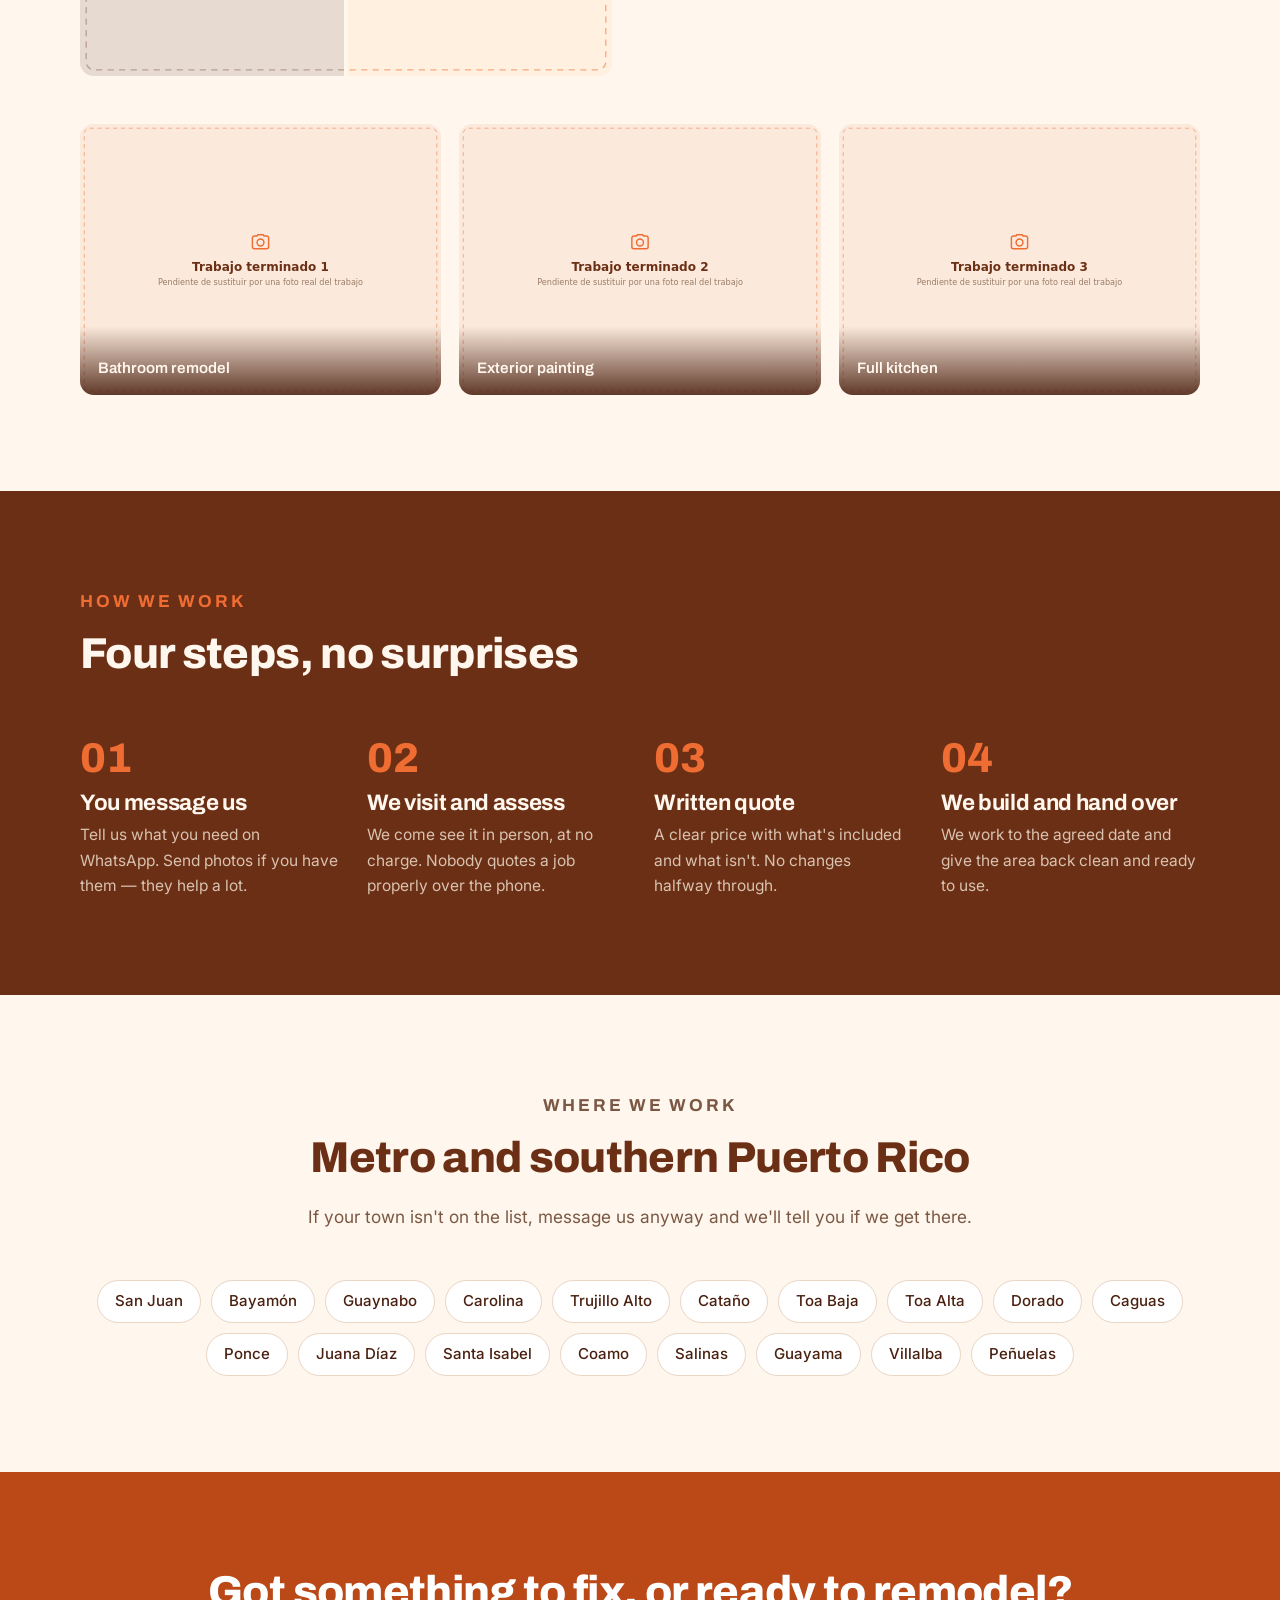
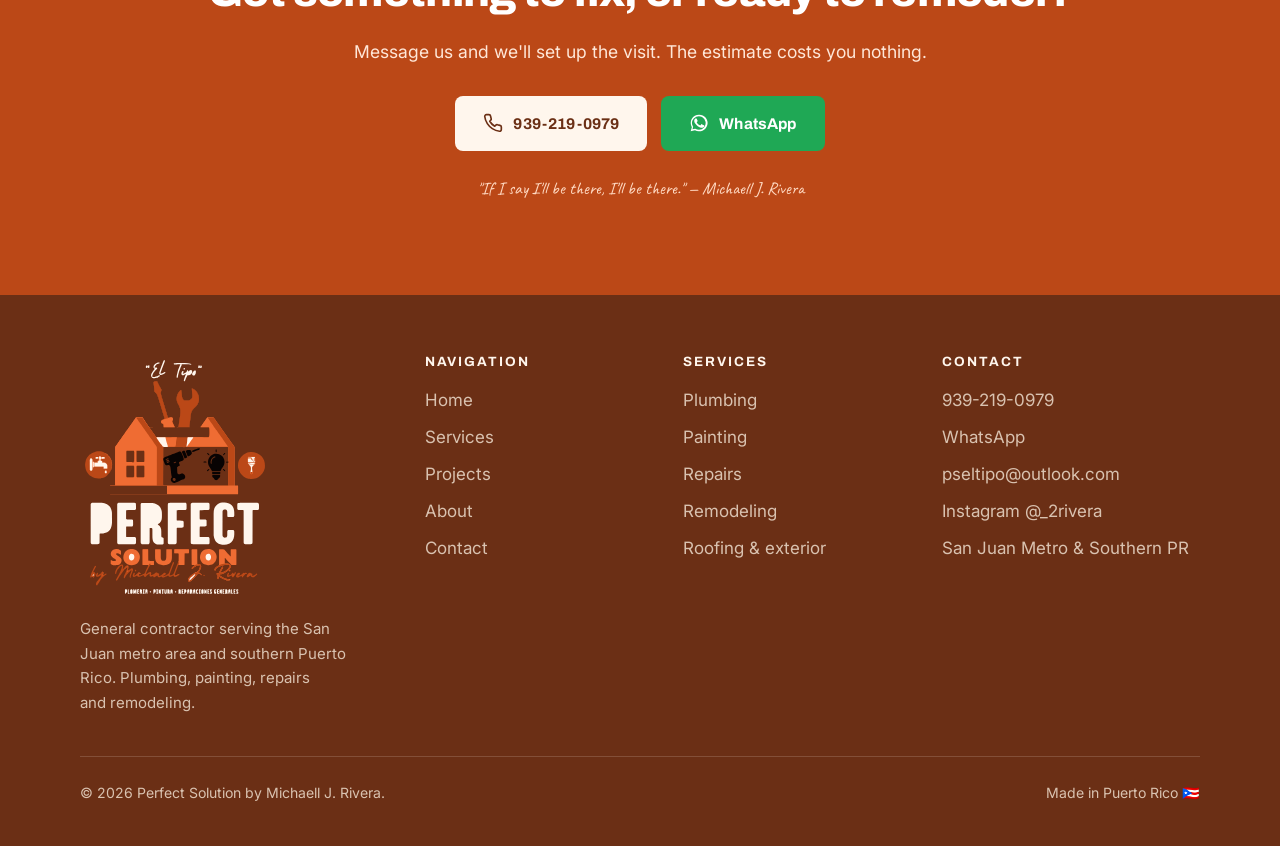
==== commit 5f02aecf: "Doble via de envio en el formulario y correo a Outlook El formulario de contacto pasa a tener dos bo" ====
--- a/en/index.html
+++ b/en/index.html
@@ -39,7 +39,7 @@
   "logo": "https://bryancampoos.github.io/powersolution/assets/logo/logo.svg",
   "url": "https://bryancampoos.github.io/powersolution/",
   "telephone": "+1-939-219-0979",
-  "email": "pseltipo@gmail.com",
+  "email": "pseltipo@outlook.com",
   "priceRange": "$$",
   "sameAs": [ "https://www.instagram.com/_2rivera/" ],
   "founder": { "@type": "Person", "name": "Michaell J. Rivera" },
@@ -365,7 +365,7 @@
         <ul>
           <li><a href="tel:+19392190979">939-219-0979</a></li>
           <li><a href="https://wa.me/19392190979" target="_blank" rel="noopener">WhatsApp</a></li>
-          <li><a href="mailto:pseltipo@gmail.com">pseltipo@gmail.com</a></li>
+          <li><a href="mailto:pseltipo@outlook.com">pseltipo@outlook.com</a></li>
           <li><a href="https://www.instagram.com/_2rivera/" target="_blank" rel="noopener">Instagram @_2rivera</a></li>
           <li>San Juan Metro & Southern PR</li>
         </ul>
